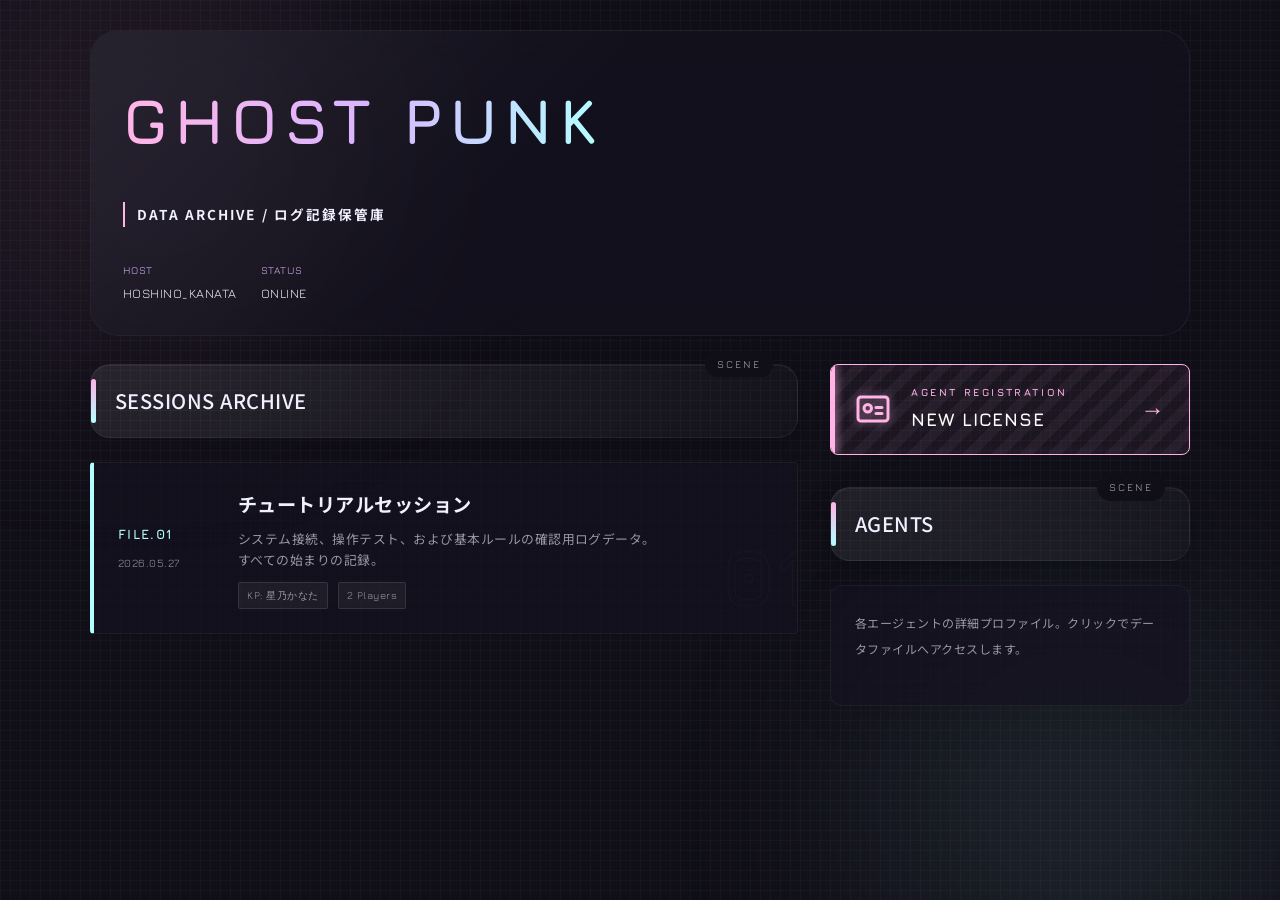
==== Ghost_Punk/index.html @ 4967b00e "Add files via upload" ====
<!DOCTYPE html>
<html lang="ja">
<head>
  <meta charset="UTF-8">
  <meta name="viewport" content="width=device-width, initial-scale=1.0">
  <title>GHOST PUNK - DATA ARCHIVE</title>
  
  <link rel="stylesheet" href="log/000_template/style.css">

  <style>
    /* =========================================
       アーカイブ画面専用スタイル
    ========================================= */
    
    /* style.css のログ用レイアウトをリセット */
    .container {
      display: block !important;
      max-width: 1100px !important;
      margin: 30px auto 80px auto !important;
    }

    /* 2カラムのレイアウト（デフォルト＝スマホ版：上から順に縦一列） */
    .portal-menu-grid {
      display: flex;
      flex-direction: column;
      gap: 32px;
      margin-top: 28px;
    }

    /* スマホ版でのバナー下部の余白をリセット */
    .license-banner {
      margin-bottom: 0 !important;
    }

    /* PC版（画面幅900px以上）のレイアウト配置を定義 */
    @media (min-width: 900px) {
      .portal-menu-grid {
        display: grid;
        grid-template-columns: 1fr 360px;
        /* grid-template-areas でパーツの配置を指定 */
        grid-template-areas: 
          "main banner"
          "main sidebar";
        gap: 32px;
        align-items: start;
      }
      
      .main-section {
        grid-area: main;
      }
      
      .license-banner {
        grid-area: banner;
      }
      
      .sidebar-section {
        grid-area: sidebar;
      }
    }

    /* --- 左側：アーカイブレコード（リスト） --- */
    .archive-list {
      display: flex;
      flex-direction: column;
      gap: 16px;
    }

    /* 各ログの行データ */
    .archive-record {
      display: grid;
      grid-template-columns: 100px 1fr auto;
      gap: 20px;
      align-items: center;
      background: rgba(20, 18, 32, 0.7);
      border: 1px solid rgba(255, 255, 255, 0.05);
      border-left: 4px solid var(--c, var(--neon-cyan));
      padding: 24px;
      text-decoration: none;
      color: inherit;
      transition: all 0.3s cubic-bezier(0.2, 0.8, 0.2, 1);
      border-radius: 4px;
      position: relative;
      overflow: hidden;
    }
    
    .archive-record:hover {
      background: rgba(255, 255, 255, 0.05);
      border-color: var(--c, var(--neon-cyan));
      transform: translateX(6px);
      box-shadow: 0 8px 30px rgba(0, 0, 0, 0.3);
    }

    /* 背景の透かし文字演出 */
    .archive-record::after {
      content: attr(data-bg-text);
      position: absolute;
      right: -10px;
      bottom: -15px;
      font-family: var(--font-en);
      font-size: 80px;
      font-weight: 900;
      color: transparent;
      -webkit-text-stroke: 1px rgba(255,255,255,0.03);
      pointer-events: none;
      transition: 0.3s;
    }
    .archive-record:hover::after {
      -webkit-text-stroke: 1px rgba(255,255,255,0.08);
      transform: scale(1.05);
    }

    .rec-meta {
      display: flex;
      flex-direction: column;
      gap: 6px;
      font-family: var(--font-en);
    }
    .rec-id {
      font-size: 0.85rem;
      font-weight: 800;
      color: var(--c, var(--neon-cyan));
      letter-spacing: 0.1em;
    }
    .rec-date {
      font-size: 0.7rem;
      color: var(--text-muted);
    }

    .rec-body {
      display: flex;
      flex-direction: column;
      gap: 8px;
      z-index: 2;
    }
    .rec-title {
      font-family: var(--font-ja);
      font-size: 1.2rem;
      font-weight: 700;
      margin: 0;
      color: var(--text-main);
    }
    .rec-desc {
      font-size: 0.8rem;
      color: var(--text-muted);
      margin: 0;
      line-height: 1.6;
    }

    .rec-tags {
      display: flex;
      gap: 10px;
      font-family: var(--font-en);
      font-size: 0.65rem;
      letter-spacing: 0.05em;
      margin-top: 4px;
    }
    .rec-tags span {
      background: rgba(255, 255, 255, 0.05);
      border: 1px solid rgba(255, 255, 255, 0.1);
      padding: 3px 8px;
      border-radius: 2px;
      color: var(--text-muted);
    }

    .rec-action {
      font-family: var(--font-en);
      font-size: 0.8rem;
      font-weight: 700;
      color: var(--c, var(--neon-cyan));
      letter-spacing: 0.1em;
      display: flex;
      align-items: center;
      gap: 8px;
      opacity: 0;
      transform: translateX(-10px);
      transition: all 0.3s;
      z-index: 2;
    }
    .archive-record:hover .rec-action {
      opacity: 1;
      transform: translateX(0);
    }

    /* --- 右側：サイドバー --- */
    .sidebar-box {
      background: rgba(20, 18, 32, 0.7);
      border: 1px solid rgba(255, 255, 255, 0.05);
      border-radius: 12px;
      padding: 24px;
      box-shadow: 0 10px 40px rgba(0, 0, 0, 0.1);
    }
    
    .portal-link {
      text-decoration: none;
      display: block;
      color: inherit;
    }

    /* --- 新規追加：ライセンス発行バナー --- */
    .license-banner {
      display: block;
      position: relative;
      background: rgba(255, 179, 230, 0.05); /* neon-pinkをベースにした背景 */
      border: 1px solid var(--neon-pink);
      border-radius: 8px;
      margin-bottom: 32px;
      overflow: hidden;
      text-decoration: none;
      color: var(--text-main);
      transition: all 0.3s cubic-bezier(0.2, 0.8, 0.2, 1);
      box-shadow: inset 0 0 15px rgba(255, 179, 230, 0.05);
    }
    .license-banner:hover {
      background: rgba(255, 179, 230, 0.15);
      transform: translateY(-3px);
      box-shadow: 0 10px 25px rgba(255, 179, 230, 0.2), inset 0 0 20px rgba(255, 179, 230, 0.1);
      border-color: #fff;
    }
    
    /* 左側のネオンライン */
    .license-banner::before {
      content: '';
      position: absolute;
      left: 0; top: 0; bottom: 0;
      width: 4px;
      background: var(--neon-pink);
      z-index: 3;
      box-shadow: 0 0 10px var(--neon-pink);
    }

    /* 背景の斜めストライプ（警戒色風） */
    .banner-bg-stripe {
      position: absolute;
      inset: 0;
      background: repeating-linear-gradient(
        -45deg,
        transparent,
        transparent 10px,
        rgba(255, 179, 230, 0.05) 10px,
        rgba(255, 179, 230, 0.05) 20px
      );
      z-index: 1;
      pointer-events: none;
    }

    .banner-inner {
      display: flex;
      align-items: center;
      padding: 18px 24px;
      position: relative;
      z-index: 2;
    }

    /* シールド/IDアイコン */
    .banner-icon {
      color: var(--neon-pink);
      width: 36px;
      height: 36px;
      margin-right: 20px;
      flex-shrink: 0;
      filter: drop-shadow(0 0 5px rgba(255, 179, 230, 0.5));
    }
    
    .banner-text {
      display: flex;
      flex-direction: column;
      flex-grow: 1;
    }
    .banner-sub {
      font-family: var(--font-en);
      font-size: 0.65rem;
      letter-spacing: 0.25em;
      color: var(--neon-pink);
      font-weight: 800;
      margin-bottom: 2px;
    }
    .banner-main {
      font-family: var(--font-en);
      font-size: 1.15rem;
      font-weight: 800;
      letter-spacing: 0.05em;
      color: #fff;
    }
    .banner-arrow {
      font-family: var(--font-en);
      font-weight: 900;
      color: var(--neon-pink);
      font-size: 1.5rem;
      transition: transform 0.3s;
    }
    .license-banner:hover .banner-arrow {
      transform: translateX(6px);
    }

    /* スマホ対応の微調整 */
    @media (max-width: 600px) {
      .archive-record {
        grid-template-columns: 1fr;
        gap: 16px;
        padding: 20px;
      }
      .rec-meta {
        flex-direction: row;
        align-items: center;
        justify-content: space-between;
        border-bottom: 1px dashed rgba(255, 255, 255, 0.1);
        padding-bottom: 8px;
      }
      .rec-action { display: none; }
      
      .banner-inner { padding: 16px; }
      .banner-icon { width: 28px; height: 28px; margin-right: 14px; }
      .banner-main { font-size: 1rem; }
    }
  </style>
</head>
<body>

  <div class="bg-glow bg-glow-1"></div>
  <div class="bg-glow bg-glow-2"></div>
  <div class="bg-noise"></div>
  <div class="grid-bg"></div>

  <div class="container">
    
    <header class="header">
      <div class="header-top">
        <h1 class="title">
          <span class="title-en">GHOST PUNK</span>
          <span class="title-ja">DATA ARCHIVE / ログ記録保管庫</span>
        </h1>
      </div>
      <div class="meta">
        <div class="meta-item"><span class="label">HOST</span>HOSHINO_KANATA</div>
        <div class="meta-item"><span class="label">STATUS</span>ONLINE</div>
      </div>
    </header>

    <div class="portal-menu-grid">
      
      <a href="charactersheets/index.html" class="license-banner reveal">
        <div class="banner-bg-stripe"></div>
        <div class="banner-inner">
          <div class="banner-icon">
            <svg xmlns="http://www.w3.org/2000/svg" viewBox="0 0 24 24" fill="none" stroke="currentColor" stroke-width="2" stroke-linecap="round" stroke-linejoin="round">
              <path d="M4 4h16c1.1 0 2 .9 2 2v12c0 1.1-.9 2-2 2H4c-1.1 0-2-.9-2-2V6c0-1.1.9-2 2-2z"></path>
              <circle cx="8.5" cy="11.5" r="2.5"></circle>
              <path d="M14 11h4"></path>
              <path d="M14 15h4"></path>
            </svg>
          </div>
          <div class="banner-text">
            <span class="banner-sub">AGENT REGISTRATION</span>
            <span class="banner-main">NEW LICENSE</span>
          </div>
          <div class="banner-arrow">→</div>
        </div>
      </a>
      
      <section class="main-section">
        <h2 class="scene-title" style="margin-bottom: 24px;">SESSIONS ARCHIVE</h2>
        <div class="archive-list">
          
          <a href="log/001_tutorial/index.html" class="archive-record reveal" style="--c: var(--neon-cyan);" data-bg-text="01">
            <div class="rec-meta">
              <span class="rec-id">FILE.01</span>
              <span class="rec-date">2026.05.27</span>
            </div>
            <div class="rec-body">
              <h3 class="rec-title">チュートリアルセッション</h3>
              <p class="rec-desc">システム接続、操作テスト、および基本ルールの確認用ログデータ。すべての始まりの記録。</p>
              <div class="rec-tags">
                <span>KP: 星乃かなた</span>
                <span>2 Players</span>
              </div>
            </div>
            <div class="rec-action">READ LOG →</div>
          </a>

          </div>
      </section>

      <aside class="sidebar-section">
        <h2 class="scene-title" style="margin-bottom: 24px;">AGENTS</h2>
        <div class="sidebar-box">
          <p class="text" style="font-size: 0.75rem; margin-bottom: 20px;">
            各エージェントの詳細プロファイル。クリックでデータファイルへアクセスします。
          </p>
          <div class="char-list">

            <!--
            <a href="log/000_characters/character_echo.html" class="portal-link">
              <div class="char-item cyan" style="margin-bottom: 12px; cursor: pointer;">
                <div class="char-icon" style="background-image: var(--icon-cyan);"></div>
                <div class="char-info">
                  <div class="char-name">エコー・ベイツパス <span class="char-pl">/ PL: お名前</span></div>
                  <div class="char-desc">ドクター / サポートメモリ</div>
                </div>
              </div>
            </a>

            <a href="#" class="portal-link">
              <div class="char-item pink" style="margin-bottom: 12px; cursor: pointer;">
                <div class="char-icon" style="background-image: var(--icon-pink);"></div>
                <div class="char-info">
                  <div class="char-name">ピンク <span class="char-pl">/ PL: お名前</span></div>
                  <div class="char-desc">レンジャー / アタックメモリ</div>
                </div>
              </div>
            </a>
            -->

          </div>
        </div>
      </aside>

    </div>

  </div>

  <script>
    document.addEventListener('DOMContentLoaded', () => {
      const observer = new IntersectionObserver((entries) => {
        entries.forEach(entry => {
          if (entry.isIntersecting) {
            entry.target.classList.add('is-visible');
          }
        });
      }, { threshold: 0.05 });
      document.querySelectorAll('.reveal').forEach(el => observer.observe(el));
    });
  </script>
</body>
</html>
---- Ghost_Punk/log/000_template/style.css ----
@import url('https://fonts.googleapis.com/css2?family=Cinzel:wght@400;600;700&family=Jura:wght@400;600;700;800&family=Noto+Sans+JP:wght@300;400;500;700;900&family=Inter:wght@400;500;600;700;800&display=swap');

:root {
  --bg-base: #100e17;
  --panel-bg: rgba(20, 18, 32, 0.6);
  --text-main: #f0f0ff;
  --text-muted: rgba(240, 240, 255, 0.6);
  --grid-line: rgba(179, 255, 255, 0.03);
  
  --neon-red: #ffb3b3; --neon-orange: #ffd9b3; --neon-yellow: #fff0b3; --neon-green: #b3ffb3;
  --neon-cyan: #b3ffff; --neon-blue: #b3b3ff; --neon-purple: #d9b3ff; --neon-pink: #ffb3e6;

  --font-en: 'Jura', sans-serif;
  --font-ja: 'Noto Sans JP', sans-serif;
  --modal-line: rgba(255, 255, 255, 0.2);
  --modal-glass: rgba(8, 10, 14, 0.65);
  --modal-glass-hover: rgba(15, 18, 25, 0.85);
  --modal-filter: linear-gradient(to top, rgba(0, 0, 0, 0.95) 0%, rgba(0, 0, 0, 0.5) 40%, rgba(0, 0, 0, 0) 100%);

  /* =========================================
     キャラクター設定（名前、アイコン、透かし画像）
  ========================================= */
  /* RED */
  --name-red: "RED PC";
  --icon-red: url('https://images.unsplash.com/photo-1508515053963-70c7cc39dfb5?q=80&w=150&auto=format&fit=crop');
  --bg-red: url('https://images.unsplash.com/photo-1508515053963-70c7cc39dfb5?q=80&w=400&auto=format&fit=crop');

  /* ORANGE */
  --name-orange: "ORANGE PC";
  --icon-orange: url('https://images.unsplash.com/photo-1552374196-1ab2a1c593e8?q=80&w=150&auto=format&fit=crop');
  --bg-orange: url('https://images.unsplash.com/photo-1552374196-1ab2a1c593e8?q=80&w=400&auto=format&fit=crop');

  /* YELLOW */
  --name-yellow: "YELLOW PC";
  --icon-yellow: url('https://images.unsplash.com/photo-1544502062-f82887f03d1c?q=80&w=150&auto=format&fit=crop');
  --bg-yellow: url('https://images.unsplash.com/photo-1544502062-f82887f03d1c?q=80&w=400&auto=format&fit=crop');

  /* GREEN */
  --name-green: "GREEN PC";
  --icon-green: url('https://images.unsplash.com/photo-1507003211169-0a1dd7228f2d?q=80&w=150&auto=format&fit=crop');
  --bg-green: url('https://images.unsplash.com/photo-1507003211169-0a1dd7228f2d?q=80&w=400&auto=format&fit=crop');

  /* CYAN */
  --name-cyan: "CYAN PC";
  --icon-cyan: url('https://images.unsplash.com/photo-1518020382113-a7e8fc38eac9?q=80&w=150&auto=format&fit=crop');
  --bg-cyan: url('https://images.unsplash.com/photo-1518020382113-a7e8fc38eac9?q=80&w=400&auto=format&fit=crop');

  /* BLUE */
  --name-blue: "BLUE PC";
  --icon-blue: url('https://images.unsplash.com/photo-1534528741775-53994a69daeb?q=80&w=150&auto=format&fit=crop');
  --bg-blue: url('https://images.unsplash.com/photo-1534528741775-53994a69daeb?q=80&w=400&auto=format&fit=crop');

  /* PURPLE */
  --name-purple: "PURPLE PC";
  --icon-purple: url('https://images.unsplash.com/photo-1524504388940-b1c1722653e1?q=80&w=150&auto=format&fit=crop');
  --bg-purple: url('https://images.unsplash.com/photo-1524504388940-b1c1722653e1?q=80&w=400&auto=format&fit=crop');

  /* PINK */
  --name-pink: "PINK PC";
  --icon-pink: url('https://images.unsplash.com/photo-1531746020798-e6953c6e8e04?q=80&w=150&auto=format&fit=crop');
  --bg-pink: url('https://images.unsplash.com/photo-1531746020798-e6953c6e8e04?q=80&w=400&auto=format&fit=crop');
}

body.light-mode {
  --bg-base: #ffffff;
  --panel-bg: rgba(255, 255, 255, 0.8);
  --text-main: #2a2833;
  --text-muted: rgba(42, 40, 51, 0.7);
  --grid-line: rgba(0, 0, 0, 0.025);
  
  --neon-red: #ff4d4d; --neon-orange: #ff8c1a; --neon-yellow: #d9b300; --neon-green: #00cc66;
  --neon-cyan: #00a6a6; --neon-blue: #4d4dff; --neon-purple: #9933ff; --neon-pink: #ff3399;

  /* ⬇️ モーダル用のライトモード変数を追記 */
    --modal-line: rgba(0, 0, 0, 0.12);
    --modal-glass: rgba(255, 255, 255, 0.75);
    --modal-glass-hover: rgba(245, 245, 250, 0.9);
    --modal-filter: linear-gradient(to top, rgba(255, 255, 255, 0.98) 0%, rgba(255, 255, 255, 0.6) 40%, rgba(255, 255, 255, 0) 100%);
}

/* --- Base --- */
* { box-sizing: border-box; margin: 0; padding: 0; }
html { scroll-behavior: smooth; }
body { background-color: var(--bg-base); color: var(--text-main); font-family: var(--font-ja); line-height: 1.8; letter-spacing: 0.03em; position: relative; transition: background-color 0.4s ease; }

/* --- Decor --- */
.grid-bg { position: fixed; top: 0; left: 0; width: 100vw; height: 100vh; background-image: linear-gradient(var(--grid-line) 1px, transparent 1px), linear-gradient(90deg, var(--grid-line) 1px, transparent 1px); background-size: 10px 10px; z-index: -3; pointer-events: none; }
.bg-noise { position: fixed; inset: 0; pointer-events: none; z-index: -1; opacity: 0.02; background-image: radial-gradient(circle at 20% 30%, currentColor 0.5px, transparent 0.5px); background-size: 12px 12px; }
.bg-glow { position: fixed; width: 600px; height: 600px; border-radius: 50%; filter: blur(120px); opacity: 0.15; pointer-events: none; z-index: -2; animation: glowFloat 18s ease-in-out infinite alternate; }
.bg-glow-1 { top: -150px; left: -150px; background: radial-gradient(circle, var(--neon-pink) 0%, transparent 70%); }
.bg-glow-2 { bottom: -200px; right: -100px; background: radial-gradient(circle, var(--neon-cyan) 0%, transparent 70%); animation-delay: -9s; }

/* =========================================
   テーマ切替ボタン
========================================= */
.theme-toggle {
  position: fixed; bottom: 24px; right: 24px; z-index: 9999; width: 64px; height: 64px;
  border-radius: 50%; display: flex; align-items: center; justify-content: center; cursor: pointer;
  background: color-mix(in srgb, var(--panel-bg) 85%, transparent);
  backdrop-filter: blur(12px); -webkit-backdrop-filter: blur(12px);
  border: 1.5px solid rgba(255, 255, 255, 0.1); box-shadow: 0 8px 30px rgba(0, 0, 0, 0.4);
  color: var(--text-main); transition: all 0.4s cubic-bezier(0.16, 1, 0.3, 1);
}
.theme-toggle:hover { transform: translateY(-4px); border-color: var(--neon-cyan); box-shadow: 0 12px 40px rgba(0, 200, 255, 0.3); color: var(--neon-cyan); }
body.light-mode .theme-toggle { background: rgba(255, 255, 255, 0.9); border-color: rgba(0, 0, 0, 0.05); box-shadow: 0 8px 30px rgba(120, 140, 180, 0.2); color: var(--text-main); }
body.light-mode .theme-toggle:hover { color: var(--neon-pink); border-color: var(--neon-pink); }

.theme-toggle svg { position: absolute; width: 32px; height: 32px; transition: opacity 0.3s, transform 0.3s; pointer-events: none; }
.icon-sun { opacity: 0; transform: scale(0.5) rotate(-90deg); }
.icon-moon { opacity: 1; transform: scale(1) rotate(0deg); }
body.light-mode .icon-sun { opacity: 1; transform: scale(1) rotate(0deg); }
body.light-mode .icon-moon { opacity: 0; transform: scale(0.5) rotate(90deg); }

.theme-toggle:hover .icon-sun path { animation: sunPath 0.4s ease forwards; opacity: 0; }
@keyframes sunPath { from { opacity: 0; } to { opacity: 1; } }
.theme-toggle .icon-sun path:nth-child(2) { animation-delay: 0.1s; } .theme-toggle .icon-sun path:nth-child(3) { animation-delay: 0.2s; }
.theme-toggle .icon-sun path:nth-child(4) { animation-delay: 0.3s; } .theme-toggle .icon-sun path:nth-child(5) { animation-delay: 0.4s; }
.theme-toggle .icon-sun path:nth-child(6) { animation-delay: 0.5s; } .theme-toggle .icon-sun path:nth-child(7) { animation-delay: 0.6s; }
.theme-toggle .icon-sun path:nth-child(8) { animation-delay: 0.7s; } .theme-toggle .icon-sun path:nth-child(9) { animation-delay: 0.8s; }
.theme-toggle:hover .icon-moon { animation: moonWobble 1.2s ease-in-out; transform-origin: center; }
@keyframes moonWobble { 0%, 100% { transform: rotate(0); } 15% { transform: rotate(-10deg); } 30% { transform: rotate(10deg); } 45% { transform: rotate(-5deg); } 60% { transform: rotate(5deg); } }

/* --- Layout --- */
.container { display: flex; flex-direction: column; width: 86%; max-width: 1480px; margin: 30px auto 80px auto; gap: 40px; }

/* --- Glass Cards --- */
.header, .toc, .characters {
  background: color-mix(in srgb, var(--panel-bg) 85%, transparent);
  backdrop-filter: blur(14px); -webkit-backdrop-filter: blur(14px);
  border: 1px solid rgba(255, 255, 255, 0.06); box-shadow: 0 10px 40px rgba(0, 0, 0, 0.1);
  border-radius: 28px; padding: 32px;
}
.header { overflow: hidden; isolation: isolate; position: relative; }
.header::before { content: ""; position: absolute; inset: 0; background: linear-gradient(135deg, rgba(255, 255, 255, 0.06), transparent 40%); pointer-events: none; }

/* --- Header Content --- */
.header-top { display: flex; justify-content: space-between; align-items: flex-start; gap: 15px; }

.title-en { display: block; font-family: var(--font-en); font-size: clamp(1.8rem, 5vw, 4rem); font-weight: 700; letter-spacing: 0.1em; transition: all 0.4s ease; background: linear-gradient(90deg, var(--neon-pink), var(--neon-purple), var(--neon-cyan)); -webkit-background-clip: text; -webkit-text-fill-color: transparent; }
body.light-mode .title-en { background: linear-gradient(90deg, var(--neon-pink), var(--neon-purple), var(--neon-cyan)); -webkit-background-clip: text; -webkit-text-fill-color: transparent; -webkit-text-stroke: 0; color: transparent; text-shadow: none; }

.title-ja { display: inline-block; font-size: 0.85rem; letter-spacing: 0.15em; border-left: 2px solid var(--neon-pink); padding-left: 12px; }
.meta { display: flex; flex-wrap: wrap; gap: 24px; margin-top: 25px; font-family: var(--font-en); font-size: 0.8rem; }
.label { display: block; color: var(--neon-purple); font-size: 0.65rem; letter-spacing: 0.1em; margin-bottom: 2px; }

/* --- Main --- */
.main { min-width: 0; }
.scene { margin-bottom: 60px; }

.scene-title {
  position: relative; font-family: var(--font-ja); font-size: 1.25rem; font-weight: 500; padding: 18px 24px; margin-bottom: 32px; border-radius: 20px; color: var(--text-main);
  background: linear-gradient(135deg, rgba(255, 255, 255, 0.08), rgba(255, 255, 255, 0.02));
  border: 1px solid rgba(255, 255, 255, 0.05); box-shadow: 0 8px 24px rgba(0, 0, 0, 0.2), inset 0 1px 0 rgba(255, 255, 255, 0.05);
}
body.light-mode .scene-title { background: linear-gradient(135deg, rgba(255, 255, 255, 0.95), rgba(255, 255, 255, 0.7)); border: 1px solid rgba(0, 0, 0, 0.05); box-shadow: 0 8px 24px rgba(120, 140, 180, 0.1), inset 0 1px 0 #fff; }
.scene-title::before { content: ""; position: absolute; left: 0; top: 14px; bottom: 14px; width: 5px; border-radius: 999px; background: linear-gradient(to bottom, var(--neon-pink), var(--neon-cyan)); }

.scene-title::after {
  content: "SCENE"; position: absolute; top: -14px; right: 24px; font-family: var(--font-en);
  font-size: 0.65rem; letter-spacing: 0.2em; color: var(--text-muted);
  background: var(--bg-base); padding: 4px 12px; border-radius: 999px; z-index: 1;
}
body.light-mode .scene-title::after { background: #ffffff; }

/* --- Log Content UI --- */
.scene-body { padding: 0 10px; }
.text { color: var(--text-muted); margin-bottom: 20px; font-size: 0.95rem; line-height: 2.1; }

.log-h3 { font-size: 1.1rem; padding-bottom: 8px; margin-top: 40px; margin-bottom: 24px; display: flex; align-items: center; gap: 10px; border-bottom: 1px solid rgba(255, 255, 255, 0.1); color: var(--text-main); }
.log-h3::before { content: "//"; font-family: var(--font-en); color: var(--neon-pink); font-weight: bold; letter-spacing: -2px; }
body.light-mode .log-h3 { border-color: rgba(0, 0, 0, 0.1); }

.log-list { list-style: none; margin: 24px 0 48px; padding: 0; }
.log-list li { position: relative; padding-left: 24px; margin-bottom: 12px; color: var(--text-muted); font-size: 0.95rem; }
.log-list li::before { content: ""; position: absolute; left: 0; top: 10px; width: 8px; height: 8px; background: var(--neon-pink); border-radius: 2px; transform: rotate(45deg); box-shadow: 0 0 8px var(--neon-pink); }
body.light-mode .log-list li::before { background: var(--text-muted); box-shadow: none; opacity: 0.5; }

.log-figure { background: rgba(255, 255, 255, 0.02); padding: 12px; border-radius: 20px; border: 1px solid rgba(255, 255, 255, 0.05); margin-bottom: 32px; width: 100%; }
body.light-mode .log-figure { background: rgba(0, 0, 0, 0.02); border-color: rgba(0, 0, 0, 0.05); }
.log-figure img { width: 100%; height: auto; border-radius: 12px; display: block; }
.log-figure figcaption { font-family: var(--font-en); font-size: 0.75rem; color: var(--neon-cyan); margin-top: 12px; text-transform: uppercase; letter-spacing: 0.1em; text-align: left; padding-left: 4px; }


/* --- Speech & Bubble --- */
.speech-row {
  display: flex; align-items: flex-start; gap: 12px; margin: 30px 0; width: 100%;
  opacity: 0; transform: translateY(20px); transition: 0.6s cubic-bezier(0.16, 1, 0.3, 1);
}
.speech-row.is-visible { opacity: 1; transform: translateY(0); }

.icon {
  width: 44px; height: 44px; border-radius: 50%; border: 2.5px solid; flex-shrink: 0; 
  background-color: rgba(128,128,128,0.1); background-size: cover; background-position: center; 
  position: relative; margin-top: 10px;
}

.speech {
  position: relative; border-radius: 24px; padding: 20px 24px; flex-grow: 1; overflow: visible;
  background: rgba(20, 18, 32, 0.95); border: 1.5px solid; transform: translateZ(0); will-change: transform;
}
body.light-mode .speech { background: rgba(255, 255, 255, 0.98); }

/* ▼ 修正：background-position を center に変更 */
.speech::after {
  content: ""; position: absolute; inset: 0; border-radius: inherit;
  background-image: var(--char-bg);
  background-size: 240px; 
  background-position: right center; /* 変更箇所：right top から right center にしました */
  background-repeat: no-repeat;
  pointer-events: none; z-index: 0;
  
  opacity: 0.15; filter: grayscale(1); mix-blend-mode: screen;
  -webkit-mask-image: linear-gradient(to left, black 5%, transparent 220px);
  mask-image: linear-gradient(to left, black 5%, transparent 220px);
}
body.light-mode .speech::after { opacity: 0.15; filter: grayscale(1) contrast(1.2); mix-blend-mode: multiply; }

.speech::before {
  content: ""; position: absolute; top: 32px; transform: translateY(-50%); left: -8px;
  width: 0; height: 0; border-style: solid; border-width: 7px 8px 7px 0; border-color: transparent currentColor transparent transparent; z-index: 1;
}

.speaker { position: relative; z-index: 2; font-family: var(--font-en); font-size: 0.75rem; font-weight: 700; letter-spacing: 0.12em; margin-bottom: 6px; }
.speaker::before { content: var(--char-name); }

.speech-text { position: relative; z-index: 2; font-size: 0.95rem; font-weight: 500; color: var(--text-main); }

/* =========================================
   カラーバリエーションと変数の割り当て
========================================= */
.bubble-red { --c: var(--neon-red); --char-name: var(--name-red); --char-icon: var(--icon-red); --char-bg: var(--bg-red); }
.bubble-orange { --c: var(--neon-orange); --char-name: var(--name-orange); --char-icon: var(--icon-orange); --char-bg: var(--bg-orange); }
.bubble-yellow { --c: var(--neon-yellow); --char-name: var(--name-yellow); --char-icon: var(--icon-yellow); --char-bg: var(--bg-yellow); }
.bubble-green { --c: var(--neon-green); --char-name: var(--name-green); --char-icon: var(--icon-green); --char-bg: var(--bg-green); }
.bubble-cyan { --c: var(--neon-cyan); --char-name: var(--name-cyan); --char-icon: var(--icon-cyan); --char-bg: var(--bg-cyan); }
.bubble-blue { --c: var(--neon-blue); --char-name: var(--name-blue); --char-icon: var(--icon-blue); --char-bg: var(--bg-blue); }
.bubble-purple { --c: var(--neon-purple); --char-name: var(--name-purple); --char-icon: var(--icon-purple); --char-bg: var(--bg-purple); }
.bubble-pink { --c: var(--neon-pink); --char-name: var(--name-pink); --char-icon: var(--icon-pink); --char-bg: var(--bg-pink); }

.speech-row[class*="bubble-"] .speech { border-color: var(--c); color: var(--c); }
.speech-row[class*="bubble-"] .speaker { color: var(--c); }

.speech-row[class*="bubble-"] .icon {
  border-color: var(--c);
  background-image: var(--char-icon);
}

/* --- Sidebar Pills & Accordion --- */
.sidebar { width: 100%; }
.accordion { margin-bottom: 32px; }

.sidebar-title, .toc-list, .toc-list li { list-style: none; list-style-type: none; margin: 0; padding: 0; }
.sidebar-title::-webkit-details-marker { display: none; }

.sidebar-title { font-family: var(--font-en); font-size: 1.1rem; color: var(--text-main); margin-bottom: 16px; cursor: pointer; display: flex; align-items: center; gap: 10px; position: relative; }
.sidebar-title::before { content: ''; width: 4px; height: 12px; background: var(--neon-cyan); }
.sidebar-title::after { content: '▼'; margin-left: auto; font-size: 0.6rem; color: var(--text-muted); transition: transform 0.3s; }
.accordion[open] .sidebar-title::after { transform: rotate(180deg); }

.pill {
  display: block; padding: 12px 20px; border-radius: 100px; text-decoration: none; font-size: 0.85rem; margin-bottom: 8px;
  background: rgba(255, 255, 255, 0.03); border: 1px solid rgba(255, 255, 255, 0.06); color: var(--text-muted); transition: 0.3s;
}
.pill:hover { transform: translateX(4px); background: rgba(255, 255, 255, 0.08); color: var(--neon-cyan); border-color: var(--neon-cyan); }

.char-item {
  display: flex; align-items: center; gap: 15px; margin-bottom: 12px; padding: 12px 18px; border-radius: 100px; position: relative;
  background: rgba(255, 255, 255, 0.03); border: 1px solid rgba(255, 255, 255, 0.06); color: inherit; transition: 0.3s;
}
.char-item:hover { transform: translateY(-2px); background: rgba(255, 255, 255, 0.08); }

/* ▼ 修正：キャラクターリストのアイコンに背景プロパティを追加 */
.char-icon { 
  width: 34px; height: 34px; border-radius: 50%; border: 2px solid currentColor; background: rgba(128,128,128,0.1);
  background-size: cover; background-position: center; /* 画像が綺麗に収まるよう追加 */
}
.char-info { display: flex; flex-direction: column; }
.char-name { font-size: 0.85rem; font-weight: 500; }
.char-pl { font-family: var(--font-en); font-size: 0.65rem; opacity: 0.5; margin-left: 6px; }
.char-desc { font-size: 0.7rem; color: var(--text-muted); }

/* ▼ 修正：各キャラクターの色クラスに、:rootで設定したアイコン画像を割り当て */
.char-item.red { color: var(--neon-red); }
.char-item.red .char-icon { background-image: var(--icon-red); }

.char-item.orange { color: var(--neon-orange); }
.char-item.orange .char-icon { background-image: var(--icon-orange); }

.char-item.yellow { color: var(--neon-yellow); }
.char-item.yellow .char-icon { background-image: var(--icon-yellow); }

.char-item.green { color: var(--neon-green); }
.char-item.green .char-icon { background-image: var(--icon-green); }

.char-item.cyan { color: var(--neon-cyan); }
.char-item.cyan .char-icon { background-image: var(--icon-cyan); }

.char-item.blue { color: var(--neon-blue); }
.char-item.blue .char-icon { background-image: var(--icon-blue); }

.char-item.purple { color: var(--neon-purple); }
.char-item.purple .char-icon { background-image: var(--icon-purple); }

.char-item.pink { color: var(--neon-pink); }
.char-item.pink .char-icon { background-image: var(--icon-pink); }

/* --- Light Mode Fixes --- */
body.light-mode .header { background: rgba(255, 255, 255, 0.72); box-shadow: 0 12px 32px rgba(120, 140, 180, 0.10), inset 0 1px 0 rgba(255, 255, 255, 0.75); }
body.light-mode .toc, body.light-mode .characters { background: rgba(255, 255, 255, 0.72); box-shadow: 0 12px 32px rgba(120, 140, 180, 0.10), inset 0 1px 0 rgba(255, 255, 255, 0.75); }
body.light-mode .pill, body.light-mode .char-item { background: rgba(0, 0, 0, 0.02); border-color: rgba(0, 0, 0, 0.04); }
body.light-mode .pill:hover { background: white; }

/* --- Animations --- */
@keyframes glowFloat { from { transform: translate3d(0, 0, 0); } to { transform: translate3d(40px, -30px, 0); } }
@keyframes fadeUp { from { opacity: 0; transform: translateY(14px); } to { opacity: 1; transform: translateY(0); } }

/* --- Responsive --- */
@media (max-width: 899px) {
  .accordion[open] { display: block; } 
  .accordion summary { cursor: default; pointer-events: none; } 
  .sidebar-title::after { display: none; } 
  .header { padding: 24px; border-radius: 24px; }
}

@media (min-width: 900px) {
  .container { display: grid; grid-template-columns: 1fr 300px; grid-template-areas: "header header" "main sidebar"; width: min(1480px, calc(100vw - 64px)); gap: 60px; }
  .header { grid-area: header; padding-bottom: 30px; margin-bottom: 0; }
  .main { grid-area: main; }
  
  .sidebar { grid-area: sidebar; }
  .sidebar-inner { position: sticky; top: 40px; max-height: calc(100vh - 80px); overflow-y: auto; padding-right: 15px; margin-right: -15px; padding-bottom: 100px; }
  .sidebar-inner::-webkit-scrollbar { display: none; }
  
  .scene-body { padding: 0 25px; }
  .theme-toggle { bottom: 40px; right: 40px; left: auto; }
}

/* =========================================
   モーダルウィンドウ
========================================= */
.modal-overlay {
  position: fixed; inset: 0; background: rgba(10, 8, 15, 0.85);
  backdrop-filter: blur(8px); -webkit-backdrop-filter: blur(8px);
  z-index: 10000; display: flex; align-items: center; justify-content: center;
  opacity: 0; pointer-events: none; transition: opacity 0.3s ease;
}
.modal-overlay.is-active {
  opacity: 1; pointer-events: auto;
}

.modal-container {
  position: relative; max-width: 90vw; max-height: 90vh;
  display: flex; align-items: center; justify-content: center;
}

.modal-close {
  position: absolute; top: -50px; right: 0px; width: 40px; height: 40px;
  background: rgba(255, 255, 255, 0.1); border: 1px solid rgba(255, 255, 255, 0.2);
  color: var(--text-main); border-radius: 50%; cursor: pointer;
  display: flex; align-items: center; justify-content: center;
  transition: 0.3s; z-index: 10001;
}
.modal-close:hover { background: var(--neon-pink); color: #000; border-color: var(--neon-pink); }
body.light-mode .modal-close { background: rgba(0, 0, 0, 0.1); border-color: rgba(0, 0, 0, 0.2); }
body.light-mode .modal-close:hover { background: var(--neon-pink); color: #fff; }

/* ⬇️【修正】共通：初期状態は一律で非表示にします */
.modal-content {
  display: none !important;
}

/* -----------------------------------------
   画像モーダル（ズーム＆パン用）
----------------------------------------- */
#modal-image-wrapper {
  overflow: hidden; width: 90vw; height: 90vh;
}
/* ⬇️【修正】画像がアクティブな時だけ flex 表示にします */
#modal-image-wrapper.is-active {
  display: flex !important;
  align-items: center;
  justify-content: center;
}

#modal-image {
  max-width: 100%; max-height: 100%; object-fit: contain;
  cursor: grab; transition: transform 0.1s ease-out; transform-origin: center;
}
#modal-image:active { cursor: grabbing; }

/* 元の画像にホバーしたときのカーソル */
.log-figure img { cursor: zoom-in; }

/* -----------------------------------------
   HTMLモーダル
----------------------------------------- */
.modal-html {
  background: var(--panel-bg); border: 1px solid rgba(255, 255, 255, 0.1);
  border-radius: 24px; padding: 40px; width: 600px; max-width: 100%; max-height: 80vh;
  overflow-y: auto; color: var(--text-main); box-shadow: 0 20px 60px rgba(0, 0, 0, 0.5);
  backdrop-filter: blur(14px); -webkit-backdrop-filter: blur(14px);
}
/* ⬇️【修正】HTMLがアクティブな時だけ block 表示にします */
#modal-html-wrapper.is-active {
  display: block !important;
}

body.light-mode .modal-html { background: rgba(255, 255, 255, 0.9); border-color: rgba(0, 0, 0, 0.1); }

.modal-html h2 { font-family: var(--font-ja); color: var(--neon-cyan); margin-bottom: 16px; font-size: 1.4rem; border-bottom: 1px solid rgba(255, 255, 255, 0.1); padding-bottom: 8px; }
body.light-mode .modal-html h2 { border-color: rgba(0, 0, 0, 0.1); }

/* =========================================
   キャラクター詳細用 フルスクリーンモーダル
========================================= */
.modal { position: fixed; inset: 0; z-index: 10000; pointer-events: none; opacity: 0; transition: opacity .4s ease; }
.modal.is-open { opacity: 1; pointer-events: auto; }

/* 背景暗転・明転（ライトモード時は白ベースに） */
.modal__backdrop { position: absolute; inset: 0; background: rgba(10, 8, 15, 0.85); backdrop-filter: blur(12px); -webkit-backdrop-filter: blur(12px); transition: background 0.3s; }
body.light-mode .modal__backdrop { background: rgba(255, 255, 255, 0.85); }

.modal__shell { position: absolute; inset: 0; overflow: hidden; }

/* メディア背景 */
.modal__media { position: absolute; inset: 0; z-index: 1; overflow: hidden; background: #000; transition: background 0.3s; 
/* ⬇️ ここから追記 */
  background-image: url('../000_characters/okumono_sf14.png');
  background-size: cover;
  background-position: center;
  /* ⬆️ ここまで追記 */
}
body.light-mode .modal__media { background: #fff; 
/* ⬇️ ここから追記 */
  background-image: url('../000_characters/okumono_sf24.png');
  background-size: cover;
  background-position: center;
  /* ⬆️ ここまで追記 */
}
.modal__media::after {
  content: ''; position: absolute; inset: 0; 
  background-image: repeating-linear-gradient(transparent 0px, transparent 2px, rgba(0,0,0,0.15) 2px, rgba(0,0,0,0.15) 4px);
  pointer-events: none; z-index: 2;
}
body.light-mode .modal__media::after {
  background-image: repeating-linear-gradient(transparent 0px, transparent 2px, rgba(255,255,255,0.3) 2px, rgba(255,255,255,0.3) 4px);
}
.modal__media img, .modal__media video {
  position: absolute; inset: 0; width: 100%; height: 100%; object-fit: cover;
  transform: scale(1.1); filter: blur(20px) saturate(0.8) contrast(1.3); opacity: 0;
  transition: opacity .6s ease, filter 1s cubic-bezier(.2,.8,.2,1), transform 1.2s cubic-bezier(.2,.8,.2,1);
}
.modal.is-open .modal__media img, .modal.is-open .modal__media video { opacity: 1; }
.modal.is-sharp .modal__media img, .modal.is-sharp .modal__media video { filter: blur(0px) saturate(1) contrast(1.2); transform: scale(1); }
.modal__mediaOverlay { position: absolute; inset: 0; background: var(--modal-filter); z-index: 1; }

.modal__scroll-area { position: absolute; inset: 0; z-index: 3; display: flex; flex-direction: column; overflow-x: hidden; perspective: 1000px; }

/* ーー モーダルのスクロールバーを非表示にし、中央ズレを防ぐ ーー */
.modal__scroll-area { -ms-overflow-style: none; scrollbar-width: none; }
.modal__scroll-area::-webkit-scrollbar { display: none; }

/* ーー 🎫 ギグバンド（左右完全密着） ーー */
.gig-band { position: absolute; top: 0; bottom: 0; width: 56px; z-index: 4; display: flex; flex-direction: column; overflow: hidden; box-shadow: 0 0 30px rgba(0,0,0,0.4); transform: translateY(-100%); }
.modal.is-open .gig-band.band-left { animation: bandSlideIn 0.7s cubic-bezier(0.2, 0.8, 0.2, 1) 0.2s forwards; }
.modal.is-open .gig-band.band-right { animation: bandSlideIn 0.7s cubic-bezier(0.2, 0.8, 0.2, 1) 0.3s forwards; }
@keyframes bandSlideIn { from { transform: translateY(-100%); } to { transform: translateY(0); } }

.band-left { left: 0; }
.band-right { right: 0; }
.gig-band::before { content: ''; position: absolute; left: 50%; transform: translateX(-50%); width: 12px; height: 12px; border-radius: 50%; background: #100e17; box-shadow: inset 0 2px 4px rgba(0,0,0,0.8); z-index: 10; transition: background 0.3s; }
body.light-mode .gig-band::before { background: #ffffff; box-shadow: inset 0 2px 4px rgba(0,0,0,0.2); }
.band-left::before { top: 80px; }
.band-right::before { bottom: 80px; }

/* 帯内の✖ボタン */
.band-closeBtn { width: 100%; height: 64px; background: transparent; border: none; cursor: pointer; display: grid; place-items: center; padding: 0; z-index: 10; transition: background 0.3s; }
.band-closeBtn:hover { background: rgba(0,0,0,0.08); }
.close-box { width: 28px; height: 28px; border: 2px solid #000; position: relative; transition: transform 0.3s cubic-bezier(0.2, 0.8, 0.2, 1); }
.band-closeBtn:hover .close-box { transform: scale(0.9) rotate(90deg); background: #000; }
.close-box span { position: absolute; top: 50%; left: 50%; width: 14px; height: 2px; background: #000; margin: -1px 0 0 -7px; transition: background 0.3s; }
.band-closeBtn:hover .close-box span { background: var(--neon-cyan); }
.close-box span:first-child { transform: rotate(45deg); }
.close-box span:last-child { transform: rotate(-45deg); }

/* バーコードとテキスト */
.band-barcode { height: 60px; width: 100%; flex-shrink: 0; background-image: repeating-linear-gradient(to bottom, #000 0, #000 2px, transparent 2px, transparent 5px, #000 5px, #000 10px, transparent 10px, transparent 12px); opacity: 0.6; }
.band-left .band-barcode { margin-bottom: 20px; }
.band-right .band-barcode { margin-top: 20px; }
.band-barcode.bottom { margin-top: auto; }

.band-text-wrap { flex-grow: 1; overflow: hidden; position: relative; }
.band-text { position: absolute; top: 0; left: 0; width: 100%; display: flex; flex-direction: column; align-items: center; animation: marquee-y 40s linear infinite; }
.band-text.reverse { bottom: 0; top: auto; flex-direction: column-reverse; animation: marquee-y-reverse 40s linear infinite; }
.band-text span { writing-mode: vertical-rl; text-orientation: mixed; font-family: var(--font-en); font-size: 14px; font-weight: 800; letter-spacing: 0.2em; padding: 10px 0; white-space: nowrap; }
@keyframes marquee-y { from { transform: translateY(0); } to { transform: translateY(-50%); } }
@keyframes marquee-y-reverse { from { transform: translateY(0); } to { transform: translateY(50%); } }

/* ーー 🧪 デジタル・パッチ・ウォール ーー */
.digital-patch-wall { position: absolute; inset: 0; pointer-events: none; z-index: 2; overflow: hidden; }
.patch { position: absolute; font-family: var(--font-en); font-size: 10px; color: var(--text-muted); white-space: nowrap; transition: opacity 0.3s; opacity: 0; }
.modal.is-open .patch { animation: patchReveal 0.5s cubic-bezier(0.2, 0.8, 0.2, 1) 0.5s forwards; }
@keyframes patchReveal { from { opacity: 0; transform: translateY(10px); } to { opacity: 1; transform: translateY(0); } }

.patch-1 { top: 120px; left: 80px; }
.patch-2 { bottom: 120px; right: 80px; width: 40px; height: 16px; background-image: repeating-linear-gradient(90deg, currentColor 0, currentColor 1px, transparent 1px, transparent 3px, currentColor 3px, currentColor 5px, transparent 5px, transparent 6px); opacity: 0.2; }
.patch-3 { top: 200px; left: 80px; width: 24px; height: 24px; background-image: repeating-linear-gradient(90deg, currentColor 0, currentColor 1px, transparent 1px, transparent 3px, currentColor 3px, currentColor 5px, transparent 5px, transparent 6px), repeating-linear-gradient(180deg, currentColor 0, currentColor 1px, transparent 1px, transparent 3px, currentColor 3px, currentColor 5px, transparent 5px, transparent 6px); background-position: 0 0, 0 0; background-size: 4px 4px; opacity: 0.2; }
.patch-4 { bottom: 200px; left: 80px; color: var(--neon-yellow); opacity: 0.6; }
.patch-5 { top: 300px; right: 80px; width: 24px; height: 24px; background-image: repeating-linear-gradient(90deg, currentColor 0, currentColor 1px, transparent 1px, transparent 3px, currentColor 3px, currentColor 5px, transparent 5px, transparent 6px), repeating-linear-gradient(180deg, currentColor 0, currentColor 1px, transparent 1px, transparent 3px, currentColor 3px, currentColor 5px, transparent 5px, transparent 6px); background-position: 0 0, 0 0; background-size: 4px 4px; opacity: 0.2; }
.patch-6 { bottom: 300px; right: 80px; color: var(--neon-pink); opacity: 0.6; }

/* グリッチテキスト */
.glitch-text { position: relative; display: inline-block; }
.glitch-text::before, .glitch-text::after { content: attr(data-text); position: absolute; top: 0; left: 0; width: 100%; height: 100%; z-index: -1; }
.glitch-text::before { color: var(--neon-cyan); animation: glitchR 0.3s steps(2) infinite; animation-delay: -0.1s; }
.glitch-text::after { color: var(--neon-pink); animation: glitchB 0.3s steps(2) infinite; }
@keyframes glitchR { 0% { transform: translate(1px, -1px); opacity: 1; } 50% { transform: translate(-1px, 1px); opacity: 0.8; } 100% { transform: translate(1px, -1px); opacity: 1; } }
@keyframes glitchB { 0% { transform: translate(-1px, 1px); opacity: 1; } 50% { transform: translate(1px, -1px); opacity: 0.8; } 100% { transform: translate(-1px, 1px); opacity: 1; } }

/* マイクログラフィックス */
.modal__top-left { position: absolute; top: 40px; left: 80px; pointer-events: none; z-index: 3; }
.modal__bottom-left { position: absolute; bottom: 40px; left: 80px; pointer-events: none; z-index: 3; }

.micro-filter { color: var(--text-main); text-shadow: 2px 2px 0 var(--bg-base); }
.micro__text { margin: 0; font-size: 11px; letter-spacing: .4em; font-weight: 800; transform: translateY(10px); opacity: 0; font-family: var(--font-en); }

.nameBlock h2 { margin: 0; font-size: clamp(48px, 6vw, 84px); line-height: 1; letter-spacing: -0.04em; color: var(--text-main); transform: translateY(20px); opacity: 0; font-family: var(--font-en); font-weight: 700; text-transform: uppercase; text-shadow: none; }
.subName { margin: 8px 0 0; background: var(--text-main); color: var(--bg-base); display: inline-block; padding: 4px 8px; letter-spacing: .25em; text-transform: uppercase; font-size: 12px; transform: translateY(18px); opacity: 0; font-family: var(--font-en); font-weight: 800; }

.modal.is-open .micro__text { animation: textUp .6s ease .5s forwards; }
.modal.is-open .nameBlock h2 { animation: textUp .7s cubic-bezier(0.2, 0.8, 0.2, 1) .7s forwards; }
.modal.is-open .subName { animation: textUp .6s ease .85s forwards; }
@keyframes textUp{ to{transform:translateY(0); opacity:1} }

/* ーー 🧪 アシッド・サイバーカード ーー */
.acid-card { position: relative; width: 100%; flex-shrink: 0; perspective: 1000px; }
.acid-card .card-inner { position: relative; background: var(--modal-glass); backdrop-filter: blur(16px); -webkit-backdrop-filter: blur(16px); border: 1px solid var(--modal-line); padding: 40px; overflow: hidden; transition: background 0.3s, border-color 0.3s, transform 0.4s cubic-bezier(0.2, 0.8, 0.2, 1); box-shadow: inset 0 0 20px rgba(0,0,0,0.15); }
body.light-mode .acid-card .card-inner { box-shadow: inset 0 0 20px rgba(0,0,0,0.03); }
.acid-card:hover .card-inner { background: var(--modal-glass-hover); border-color: rgba(255,255,255,0.6); transform: translateZ(10px); }
body.light-mode .acid-card:hover .card-inner { border-color: rgba(0,0,0,0.3); }

.text-neon-cyan { color: var(--neon-cyan); text-shadow: 0 0 8px rgba(179, 255, 255, 0.5); }
.text-neon-pink { color: var(--neon-pink); text-shadow: 0 0 8px rgba(255, 179, 230, 0.5); }
.text-neon-purple { color: var(--neon-purple); text-shadow: 0 0 8px rgba(217, 179, 255, 0.5); }
.text-neon-yellow { color: var(--neon-yellow); text-shadow: 0 0 8px rgba(255, 240, 179, 0.5); }
.neon-bg-pink { background: var(--neon-pink); color: #000; box-shadow: 0 0 10px rgba(255, 179, 230, 0.4); }
.neon-bg-cyan { background: var(--neon-cyan); color: #000; box-shadow: 0 0 10px rgba(179, 255, 255, 0.4); }

.acid-sticker { position: absolute; z-index: 10; display: grid; place-items: center; font-family: var(--font-en); font-weight: 800; border: 1px solid #000; }
.acid-sticker.neon-bg-pink { top: -15px; right: 20px; width: 44px; height: 44px; border-radius: 50%; font-size: 24px; transform: rotate(15deg); }

.acid-crosshair { position: absolute; width: 16px; height: 16px; z-index: 5; pointer-events: none; }
.acid-crosshair::before, .acid-crosshair::after { content: ''; position: absolute; background: var(--neon-cyan); }
.acid-crosshair::before { top: 50%; left: 0; width: 100%; height: 1px; }
.acid-crosshair::after { left: 50%; top: 0; width: 1px; height: 100%; }
.cross-tl { top: 20px; left: 20px; }
.cross-br { bottom: 20px; right: 20px; }

.acid-bg-text { position: absolute; top: -10px; right: 20px; font-size: 140px; font-family: var(--font-en); font-weight: 700; color: transparent; -webkit-text-stroke: 1px rgba(255,255,255,0.1); line-height: 1; pointer-events: none; }
body.light-mode .acid-bg-text { -webkit-text-stroke: 1px rgba(0,0,0,0.05); }
.acid-vert-text { position: absolute; left: 10px; bottom: 40px; writing-mode: vertical-rl; font-family: var(--font-en); font-size: 10px; font-weight: 700; letter-spacing: 0.3em; color: var(--text-muted); }
.acid-sys-text { font-family: var(--font-en); font-size: 10px; font-weight: 800; letter-spacing: 0.1em; color: #000; background: var(--neon-yellow); display: inline-block; padding: 2px 6px; margin-bottom: 12px; }

.paper-slit { position: absolute; background: #fff; height: 2px; width: 44px; z-index: 20; box-shadow: 0 0 6px rgba(255,255,255,0.9); }
.paper-slit.top-left { top: 11px; left: -9px; transform: rotate(-45deg); }
.paper-slit.bottom-right { bottom: 11px; right: -9px; transform: rotate(-45deg); }

/* --- Cards --- */
.card-a .card-inner { border-radius: 0; padding-left: 60px; }
.acid-corners::before, .acid-corners::after { content: ''; position: absolute; width: 30px; height: 30px; border: 3px solid var(--neon-cyan); z-index: 5; pointer-events: none; transition: 0.3s; }
.acid-corners::before { top: -3px; left: -3px; border-right: none; border-bottom: none; }
.acid-corners::after { bottom: -3px; right: -3px; border-left: none; border-top: none; }
.card-a:hover .acid-corners::before, .card-a:hover .acid-corners::after { width: 40px; height: 40px; border-color: var(--text-main); }

.glitch-checker { position: absolute; top: 0; right: 40px; width: 40px; height: 10px; background-image: repeating-linear-gradient(45deg, #fff 25%, transparent 25%, transparent 75%, #fff 75%, #fff), repeating-linear-gradient(45deg, #fff 25%, #000 25%, #000 75%, #fff 75%, #fff); background-position: 0 0, 5px 5px; background-size: 10px 10px; z-index: 5; transition: 0.3s; }
.card-a:hover .glitch-checker { animation: checkerGlitch 0.3s steps(3) infinite; }
@keyframes checkerGlitch { 0% { transform: skewX(-5deg); opacity: 1; } 50% { transform: skewX(5deg); opacity: 0.8; } 100% { transform: skewX(0); opacity: 1; } }

.content-header { display: flex; align-items: flex-end; gap: 16px; margin-bottom: 16px; }
.acid-badge { font-family: var(--font-en); font-size: 10px; font-weight: 900; letter-spacing: 0.1em; padding: 4px 8px; border: 1px solid #000; }
.card-a .role-title { font-family: var(--font-en); font-size: 32px; margin: 0; line-height: 1; text-transform: uppercase; font-weight: 700; color: var(--text-main);}
.card-a .quote { font-size: 0.75rem; letter-spacing: 0.025em; color: var(--text-muted); margin: 0 0 32px; border-left: 3px solid var(--neon-pink); padding-left: 16px; font-weight: 500; }

/* カードA: メモリ・スキル配置 */
.info-inline { display: flex; flex-wrap: wrap; gap: 12px; font-family: var(--font-en); }
.info-item { display: flex; flex-direction: column; gap: 4px; border: 1px solid var(--modal-line); padding: 16px 20px; flex: 1; min-width: 100px; background: rgba(0,0,0,0.5); transition: background 0.3s; }
body.light-mode .info-item { background: rgba(255,255,255,0.6); }
.info-item.border-neon { border-color: var(--neon-cyan); background: rgba(179, 255, 255, 0.05); }
/* メモリを強調表示 */
.info-item.item-memory { flex-basis: 100%; border-color: var(--neon-pink); background: rgba(255, 179, 230, 0.08); box-shadow: inset 0 0 10px rgba(255, 179, 230, 0.1); }
.info-item.item-memory .k { color: var(--neon-pink); }
.info-item.item-memory .v { color: var(--neon-pink); font-size: 20px; font-weight: 800; text-shadow: 0 0 8px rgba(255, 179, 230, 0.4); }
.info-item .k { font-size: 10px; line-height: 10px; color: var(--text-muted); letter-spacing: 0.2em; font-weight: 700; }
.info-item .v { font-size: 16px; line-height: 18px; font-weight: 400; color: var(--text-main);}
.content-footer-noise { display: flex; gap: 10px; margin-top: 20px; font-family: var(--font-en); font-size: 10px; color: var(--text-muted); }
.digital-tag { background: rgba(255,255,255,0.05); padding: 4px 8px; border-radius: 2px; }
body.light-mode .digital-tag { background: rgba(0,0,0,0.04); }
.digital-tag.highlight { border-color: var(--neon-cyan); background: rgba(179, 255, 255, 0.05); }

/* --- Card B: マトリクス --- */
.card-b .card-inner { border-radius: 4px; }

/* サイト大元の背景グリッドとの競合を避けるため modal-grid-bg に変更 */
.modal-grid-bg::before { content: ''; position: absolute; inset: 0; background-image: linear-gradient(var(--modal-line) 1px, transparent 1px), linear-gradient(90deg, var(--modal-line) 1px, transparent 1px); background-size: 20px 20px; pointer-events: none; z-index: 0; }
.dot-bg::after { content: ''; position: absolute; inset: 0; background-image: radial-gradient(var(--modal-line) 1px, transparent 1px); background-size: 10px 10px; pointer-events: none; z-index: 1; }

.acid-stamp { position: absolute; top: 50px; right: 20px; border: 2px solid var(--neon-pink); color: var(--neon-pink); padding: 4px 12px; font-family: var(--font-en); font-weight: 900; font-size: 18px; transform: rotate(-20deg); letter-spacing: 0.1em; z-index: 5; pointer-events: none; opacity: 0.7; }

.section-top { display: flex; justify-content: space-between; align-items: flex-start; margin-bottom: 24px; position: relative; z-index: 2; }
.section-label { margin: 0; font-size: 12px; letter-spacing: 0.25em; font-family: var(--font-en); font-weight: 800; }
.mini-barcode { width: 50px; height: 16px; background-image: repeating-linear-gradient(90deg, currentColor 0, currentColor 2px, transparent 2px, transparent 4px, currentColor 4px, currentColor 5px, transparent 5px, transparent 8px); opacity: 0.4; }

/* 【修正】B案の華奢なテーブルデザイン */
.matrix-grid { display: grid; grid-template-columns: 1fr 1fr; gap: 1px; background: var(--modal-line); border: 1px solid var(--modal-line); position: relative; z-index: 2; }
.m-item { background: rgba(10,12,16,0.9); padding: 16px; display: flex; flex-direction: column; gap: 4px; transition: background 0.3s; }
body.light-mode .m-item { background: rgba(255,255,255,0.85); }
.m-item:hover { background: rgba(25,25,30,0.9); }
body.light-mode .m-item:hover { background: rgba(240,240,245,0.9); }
.m-item.highlight { background: rgba(217, 179, 255, 0.05); }
body.light-mode .m-item.highlight { background: rgba(153, 51, 255, 0.04); }
.m-k { font-size: 10px; line-height: 10px; color: var(--text-muted); font-family: var(--font-en); letter-spacing: 0.1em; font-weight: 700; }
.m-v { font-size: 16px; line-height: 16px; font-family: var(--font-en); font-weight: 800; color: var(--text-main); }
.active-pulse { animation: pulseOpacity 2s infinite; }
@keyframes pulseOpacity { 0%, 100% { opacity: 1; } 50% { opacity: 0.5; } }

.card-edge-noise { position: absolute; bottom: 10px; left: 10px; font-family: var(--font-en); font-size: 10px; color: var(--text-muted); opacity: 0.3; z-index: 2; }

/* --- Card C: シャーププロファイル --- */
.card-c .clip-shape { 
  clip-path: polygon(24px 0, 100% 0, 100% calc(100% - 24px), calc(100% - 24px) 100%, 0 100%, 0 24px); 
  border-radius: 0; padding: 40px 32px; display: flex; gap: 32px; align-items: stretch; position: relative;
}
/* カード3: PROFILE文字の上揃え (justify-content: flex-end を追加) */
.acid-bracket { writing-mode: vertical-rl; transform: rotate(180deg); font-family: var(--font-en); font-size: 16px; font-weight: 800; letter-spacing: 0.3em; color: var(--neon-cyan); border-left: 3px solid var(--neon-cyan); padding-left: 12px; display: flex; justify-content: flex-end; }
.card-c .section-text { font-size: 0.9rem; line-height: 1.8; margin: 0 0 20px; font-weight: 400; }
.skill-tags { display: flex; flex-wrap: wrap; gap: 8px; }
.skill-tags span { background: rgba(0,0,0,0.5); border: 1px solid rgba(255,255,255,0.3); padding: 6px 12px; font-size: 0.75rem; font-weight: 700; letter-spacing: 0.05em; transition: 0.3s; color: var(--text-main); }
body.light-mode .skill-tags span { background: rgba(255,255,255,0.6); border-color: rgba(0,0,0,0.15); }
.skill-tags span:hover { background: var(--neon-yellow); color: #000; border-color: var(--neon-yellow); }
.noise-overlay::before { content: ''; position: absolute; inset: 0; background-image: url("data:image/svg+xml,%3Csvg viewBox='0 0 200 200' xmlns='http://www.w3.org/2000/svg'%3E%3Cfilter id='noiseFilter'%3E%3CfeTurbulence type='fractalNoise' baseFrequency='0.65' numOctaves='3' stitchTiles='stitch'/%3E%3C/filter%3E%3Crect width='100%' height='100%' filter='url(%23noiseFilter)'/%3E%3C/svg%3E"); opacity: 0.05; pointer-events: none; z-index: 1; }

/* --- Card D: ボイスログ --- */
/* 今回のテーマに合わせて pink 用のクラスを追加 */
.card-d .border-bottom-pink { border-bottom: 6px solid var(--neon-pink); border-radius: 0; padding-top: 50px; }
.side-label { position: absolute; top: 40px; right: 24px; font-family: var(--font-en); font-weight: 900; font-size: 14px; letter-spacing: 0.2em; opacity: 0.3; }

/* スペクトラムアナライザ（波形の色もピンクに変更） */
.acid-audio.spectrum-analyzer { display: flex; gap: 2px; height: 40px; align-items: flex-end; margin-bottom: 24px; }
.acid-audio.spectrum-analyzer .wave { width: 3px; background: var(--neon-pink); animation: spectrumWave 1s ease-in-out infinite alternate; }
.acid-audio.spectrum-analyzer .wave:nth-child(2) { animation-delay: 0.2s; } .acid-audio.spectrum-analyzer .wave:nth-child(3) { animation-delay: 0.5s; }
.acid-audio.spectrum-analyzer .wave:nth-child(4) { animation-delay: 0.1s; } .acid-audio.spectrum-analyzer .wave:nth-child(5) { animation-delay: 0.4s; }
.acid-audio.spectrum-analyzer .wave:nth-child(6) { animation-delay: 0.3s; } .acid-audio.spectrum-analyzer .wave:nth-child(7) { animation-delay: 0.6s; }
.acid-audio.spectrum-analyzer .wave:nth-child(8) { animation-delay: 0.2s; } .acid-audio.spectrum-analyzer .wave:nth-child(9) { animation-delay: 0.5s; }
.acid-audio.spectrum-analyzer .wave:nth-child(10) { animation-delay: 0.1s; }
@keyframes spectrumWave { 0% { height: 4px; } 100% { height: 40px; } }

/* 【修正】ウェイトを細く、影を削除 */
.card-d .voice-text { font-size: 1.1rem; line-height: 2; letter-spacing: 0.05em; margin: 0; font-weight: 300; font-style: italic; text-shadow: none; color: var(--text-main); }

.reveal { opacity: 0; transform: translateY(30px); transition: opacity 0.8s cubic-bezier(0.2, 0.8, 0.2, 1), transform 0.8s cubic-bezier(0.2, 0.8, 0.2, 1); }
.reveal.is-visible { opacity: 1; transform: translateY(0); }

/* --- Card D: セッションリスト --- */
.session-list { margin-top: 36px; border-top: 1px dashed rgba(255, 179, 230, 0.3); padding-top: 24px; }
body.light-mode .session-list { border-top-color: rgba(255, 51, 153, 0.3); }
.session-list-title { font-family: var(--font-en); font-size: 12px; color: var(--neon-pink); letter-spacing: 0.1em; font-weight: 800; margin-bottom: 16px; }
.session-ul { list-style: none; padding: 0; margin: 0; display: flex; flex-direction: column; gap: 8px; }

/* 2行配置設定 */
.session-ul li a { 
  display: grid; 
  grid-template-columns: 1fr auto; 
  grid-template-areas: "date kp" "name name"; 
  gap: 6px 12px; 
  padding: 12px 16px; 
  background: rgba(0,0,0,0.4); border: 1px solid var(--modal-line); text-decoration: none; transition: 0.3s; border-radius: 4px; 
}
body.light-mode .session-ul li a { background: rgba(255,255,255,0.6); }
.session-ul li a:hover { background: rgba(255, 179, 230, 0.08); border-color: var(--neon-pink); transform: translateX(4px); box-shadow: 0 4px 12px rgba(255, 179, 230, 0.15); }
body.light-mode .session-ul li a:hover { background: rgba(255, 51, 153, 0.05); border-color: var(--neon-pink); box-shadow: 0 4px 12px rgba(255, 51, 153, 0.1); }

.s-date { grid-area: date; font-family: var(--font-en); font-size: 0.75rem; color: var(--text-muted); text-align: left; }
.s-kp { grid-area: kp; font-size: 0.7rem; background: rgba(255, 255, 255, 0.15); color: var(--text-main); padding: 2px 8px; border-radius: 2px; text-align: right; transition: background 0.3s; }
body.light-mode .s-kp { background: rgba(0, 0, 0, 0.06); }
.s-name { grid-area: name; font-size: 0.95rem; font-weight: 700; color: var(--text-main); text-align: left; margin: 0; }

/* PC版パネル幅 */
@media (min-width: 901px) {
  .modal__scroll-area { justify-content: flex-end; align-items: center; flex-direction: row; padding: 40px 100px; pointer-events: none; }
  .modal__panel { width: 768px; max-width: 80vw; height: 100%; max-height: 85vh; position: relative; pointer-events: auto; }
  .panelInner { height: 100%; overflow-y: auto; padding: 40px 20px 60px; display: flex; flex-direction: column; gap: 40px; scroll-behavior: smooth; }
  .panelInner::-webkit-scrollbar { display: none; }
  .acid-card { width: 80%; }
  .acid-card:nth-child(odd) { margin-left: 0; margin-right: auto; }
  .acid-card:nth-child(even) { margin-left: auto; margin-right: 0; }
  .modal__scroll-indicator { display: none; }
}

/* =========================================
   スマホ版 (LP風縦スクロール)
========================================= */
@media (max-width: 900px) {
  /* ーー モーダルのスクロールバーを非表示にし、中央ズレを防ぐ ーー */
  .modal__scroll-area {
    -ms-overflow-style: none; /* IE, Edge */
    scrollbar-width: none; /* Firefox */
  }
  .modal__scroll-area::-webkit-scrollbar {
    display: none; /* Chrome, Safari */
  }
  
  /* スマホ時は帯を細く */
  .gig-band { width: 40px; }
  .band-closeBtn { height: 50px; }
  .close-box { width: 24px; height: 24px; }
  .band-text span { font-size: 11px; padding: 8px 0; }
  .gig-band::before { width: 10px; height: 10px; }
  .band-left::before, .band-right::before { top: 60px; bottom: auto; }

  .modal__top-left { top: 24px; left: 56px; }
  .modal__bottom-left { position: absolute; top: 0; left: 0; width: 100%; height: 100vh; display: flex; flex-direction: column; justify-content: flex-end; align-items: center; padding: 0 40px 120px; text-align: center; pointer-events: none; }
  
  .nameBlock h2 { font-size: clamp(40px, 10vw, 80px); text-align: center; }
  
  /* ▼ 修正1：カードを確実に中央配置するための補正 */
  /* スクロールバーの幅を考慮し、paddingで視覚的な中央を調整 */
  .modal__panel { margin-top: 100vh; width: 100%; position: relative; z-index: 5; pointer-events: auto; padding: 0 46px; box-sizing: border-box; }
  .panelInner { display: flex; flex-direction: column; align-items: center; gap: 32px; padding: 20px 0 120px; width: 100%; box-sizing: border-box; }
  .panelInner::-webkit-scrollbar { display: none; }
  
  /* align-selfを追加し、親要素のflexの中で強制的に中央揃えにする */
  .acid-card { width: 100%; max-width: 500px; margin: 0 auto !important; align-self: center; }

  .card-c .clip-shape { flex-direction: column; align-items: flex-start; padding: 32px 24px; gap: 24px; }
  .acid-bracket { writing-mode: horizontal-tb; transform: none; border-left: none; border-bottom: 3px solid var(--neon-cyan); padding-left: 0; padding-bottom: 8px; justify-content: flex-start; }

  .modal__scroll-indicator {
    position: absolute; top: calc(100vh - 80px); left: 50%; transform: translateX(-50%);
    display: flex; flex-direction: column; align-items: center; gap: 6px; z-index: 4;
    pointer-events: none; color: var(--text-main); opacity: 0.8;
  }
  .indicator-text { font-size: 10px; letter-spacing: 0.2em; font-weight: 800; }
  .indicator-arrow { width: 1px; height: 30px; background: linear-gradient(to bottom, currentColor, transparent); position: relative; overflow: hidden; }
  .indicator-arrow::after { content: ''; position: absolute; top: -30px; left: 0; width: 100%; height: 100%; background: var(--neon-cyan); animation: dropLine 1.5s ease-in-out infinite; box-shadow: 0 0 8px var(--neon-cyan); }
  @keyframes dropLine { 0% { top: -30px; } 60%, 100% { top: 30px; } }
  
  .digital-patch-wall { display: none; }

  /* カード1: メモリ・スキルの縦並び */
  .info-item { flex-basis: 100%; }

  /* ▼ 修正2：セッションリストの2行レイアウト（Gridを使用） */
  .session-ul li a {
    display: grid;
    grid-template-columns: 1fr auto;
    grid-template-rows: auto auto;
    gap: 6px 12px;
    align-items: center;
    padding: 12px 16px;
  }
  .s-date { grid-column: 1 / 2; grid-row: 1 / 2; font-size: 0.75rem; min-width: auto; }
  .s-kp { grid-column: 2 / 3; grid-row: 1 / 2; font-size: 0.7rem; justify-self: end; }
  .s-name { grid-column: 1 / 3; grid-row: 2 / 3; font-size: 0.95rem; text-align: left; margin: 0; white-space: normal; max-width: 100%; }
}
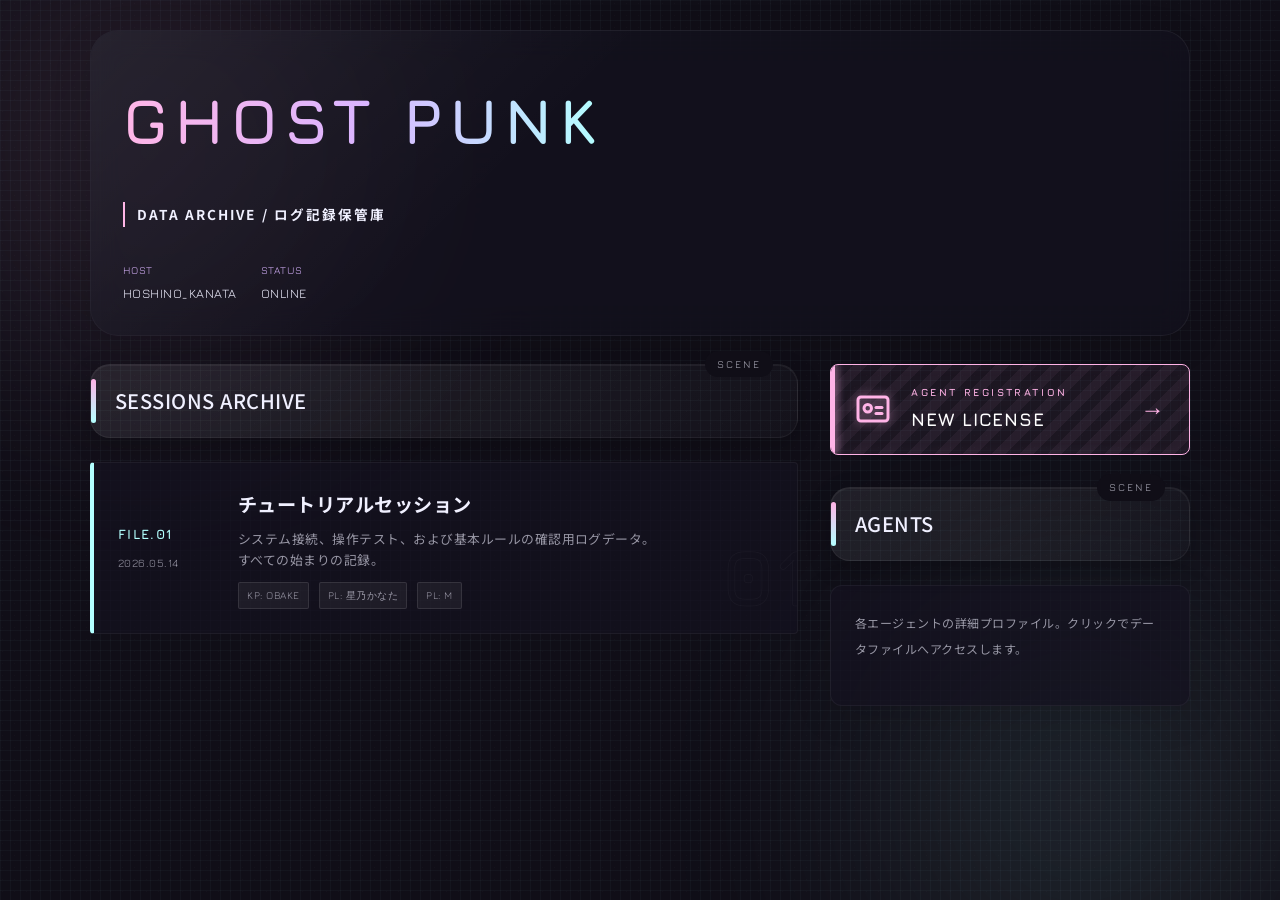
==== commit a5c1b7fe: "Add files via upload" ====
--- a/Ghost_Punk/index.html
+++ b/Ghost_Punk/index.html
@@ -364,14 +364,15 @@
           <a href="log/001_tutorial/index.html" class="archive-record reveal" style="--c: var(--neon-cyan);" data-bg-text="01">
             <div class="rec-meta">
               <span class="rec-id">FILE.01</span>
-              <span class="rec-date">2026.05.27</span>
+              <span class="rec-date">2026.05.14</span>
             </div>
             <div class="rec-body">
               <h3 class="rec-title">チュートリアルセッション</h3>
               <p class="rec-desc">システム接続、操作テスト、および基本ルールの確認用ログデータ。すべての始まりの記録。</p>
               <div class="rec-tags">
-                <span>KP: 星乃かなた</span>
-                <span>2 Players</span>
+                <span>KP: OBAKE</span>
+                <span>PL: 星乃かなた</span>
+                <span>PL: M</span>
               </div>
             </div>
             <div class="rec-action">READ LOG →</div>
--- a/Ghost_Punk/log/000_template/style.css
+++ b/Ghost_Punk/log/000_template/style.css
@@ -425,14 +425,14 @@
 /* メディア背景 */
 .modal__media { position: absolute; inset: 0; z-index: 1; overflow: hidden; background: #000; transition: background 0.3s; 
 /* ⬇️ ここから追記 */
-  background-image: url('../000_characters/okumono_sf14.png');
+  background-image: url('/Ghost_Punk/log/000_characters/okumono_sf14.webp');
   background-size: cover;
   background-position: center;
   /* ⬆️ ここまで追記 */
 }
 body.light-mode .modal__media { background: #fff; 
 /* ⬇️ ここから追記 */
-  background-image: url('../000_characters/okumono_sf24.png');
+  background-image: url('/Ghost_Punk/log/000_characters/okumono_sf24.webp');
   background-size: cover;
   background-position: center;
   /* ⬆️ ここまで追記 */
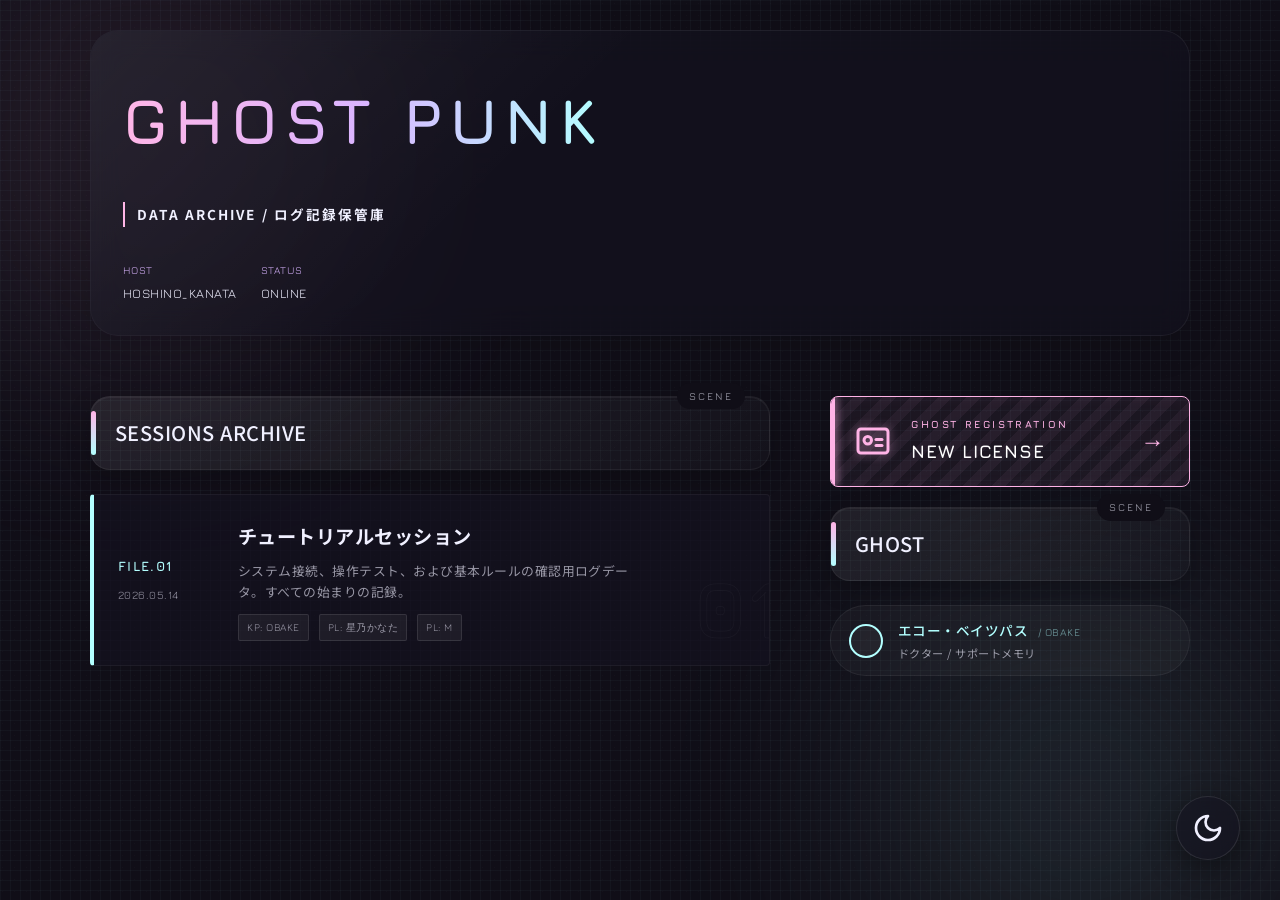
==== commit 3e541d1a: "Add files via upload" ====
--- a/Ghost_Punk/index.html
+++ b/Ghost_Punk/index.html
@@ -9,201 +9,14 @@
 
   <style>
     /* =========================================
-       アーカイブ画面専用スタイル
+       ライセンス発行バナー 専用スタイル
     ========================================= */
-    
-    /* style.css のログ用レイアウトをリセット */
-    .container {
-      display: block !important;
-      max-width: 1100px !important;
-      margin: 30px auto 80px auto !important;
-    }
-
-    /* 2カラムのレイアウト（デフォルト＝スマホ版：上から順に縦一列） */
-    .portal-menu-grid {
-      display: flex;
-      flex-direction: column;
-      gap: 32px;
-      margin-top: 28px;
-    }
-
-    /* スマホ版でのバナー下部の余白をリセット */
-    .license-banner {
-      margin-bottom: 0 !important;
-    }
-
-    /* PC版（画面幅900px以上）のレイアウト配置を定義 */
-    @media (min-width: 900px) {
-      .portal-menu-grid {
-        display: grid;
-        grid-template-columns: 1fr 360px;
-        /* grid-template-areas でパーツの配置を指定 */
-        grid-template-areas: 
-          "main banner"
-          "main sidebar";
-        gap: 32px;
-        align-items: start;
-      }
-      
-      .main-section {
-        grid-area: main;
-      }
-      
-      .license-banner {
-        grid-area: banner;
-      }
-      
-      .sidebar-section {
-        grid-area: sidebar;
-      }
-    }
-
-    /* --- 左側：アーカイブレコード（リスト） --- */
-    .archive-list {
-      display: flex;
-      flex-direction: column;
-      gap: 16px;
-    }
-
-    /* 各ログの行データ */
-    .archive-record {
-      display: grid;
-      grid-template-columns: 100px 1fr auto;
-      gap: 20px;
-      align-items: center;
-      background: rgba(20, 18, 32, 0.7);
-      border: 1px solid rgba(255, 255, 255, 0.05);
-      border-left: 4px solid var(--c, var(--neon-cyan));
-      padding: 24px;
-      text-decoration: none;
-      color: inherit;
-      transition: all 0.3s cubic-bezier(0.2, 0.8, 0.2, 1);
-      border-radius: 4px;
-      position: relative;
-      overflow: hidden;
-    }
-    
-    .archive-record:hover {
-      background: rgba(255, 255, 255, 0.05);
-      border-color: var(--c, var(--neon-cyan));
-      transform: translateX(6px);
-      box-shadow: 0 8px 30px rgba(0, 0, 0, 0.3);
-    }
-
-    /* 背景の透かし文字演出 */
-    .archive-record::after {
-      content: attr(data-bg-text);
-      position: absolute;
-      right: -10px;
-      bottom: -15px;
-      font-family: var(--font-en);
-      font-size: 80px;
-      font-weight: 900;
-      color: transparent;
-      -webkit-text-stroke: 1px rgba(255,255,255,0.03);
-      pointer-events: none;
-      transition: 0.3s;
-    }
-    .archive-record:hover::after {
-      -webkit-text-stroke: 1px rgba(255,255,255,0.08);
-      transform: scale(1.05);
-    }
-
-    .rec-meta {
-      display: flex;
-      flex-direction: column;
-      gap: 6px;
-      font-family: var(--font-en);
-    }
-    .rec-id {
-      font-size: 0.85rem;
-      font-weight: 800;
-      color: var(--c, var(--neon-cyan));
-      letter-spacing: 0.1em;
-    }
-    .rec-date {
-      font-size: 0.7rem;
-      color: var(--text-muted);
-    }
-
-    .rec-body {
-      display: flex;
-      flex-direction: column;
-      gap: 8px;
-      z-index: 2;
-    }
-    .rec-title {
-      font-family: var(--font-ja);
-      font-size: 1.2rem;
-      font-weight: 700;
-      margin: 0;
-      color: var(--text-main);
-    }
-    .rec-desc {
-      font-size: 0.8rem;
-      color: var(--text-muted);
-      margin: 0;
-      line-height: 1.6;
-    }
-
-    .rec-tags {
-      display: flex;
-      gap: 10px;
-      font-family: var(--font-en);
-      font-size: 0.65rem;
-      letter-spacing: 0.05em;
-      margin-top: 4px;
-    }
-    .rec-tags span {
-      background: rgba(255, 255, 255, 0.05);
-      border: 1px solid rgba(255, 255, 255, 0.1);
-      padding: 3px 8px;
-      border-radius: 2px;
-      color: var(--text-muted);
-    }
-
-    .rec-action {
-      font-family: var(--font-en);
-      font-size: 0.8rem;
-      font-weight: 700;
-      color: var(--c, var(--neon-cyan));
-      letter-spacing: 0.1em;
-      display: flex;
-      align-items: center;
-      gap: 8px;
-      opacity: 0;
-      transform: translateX(-10px);
-      transition: all 0.3s;
-      z-index: 2;
-    }
-    .archive-record:hover .rec-action {
-      opacity: 1;
-      transform: translateX(0);
-    }
-
-    /* --- 右側：サイドバー --- */
-    .sidebar-box {
-      background: rgba(20, 18, 32, 0.7);
-      border: 1px solid rgba(255, 255, 255, 0.05);
-      border-radius: 12px;
-      padding: 24px;
-      box-shadow: 0 10px 40px rgba(0, 0, 0, 0.1);
-    }
-    
-    .portal-link {
-      text-decoration: none;
-      display: block;
-      color: inherit;
-    }
-
-    /* --- 新規追加：ライセンス発行バナー --- */
     .license-banner {
       display: block;
       position: relative;
-      background: rgba(255, 179, 230, 0.05); /* neon-pinkをベースにした背景 */
+      background: rgba(255, 179, 230, 0.05);
       border: 1px solid var(--neon-pink);
       border-radius: 8px;
-      margin-bottom: 32px;
       overflow: hidden;
       text-decoration: none;
       color: var(--text-main);
@@ -216,112 +29,84 @@
       box-shadow: 0 10px 25px rgba(255, 179, 230, 0.2), inset 0 0 20px rgba(255, 179, 230, 0.1);
       border-color: #fff;
     }
-    
-    /* 左側のネオンライン */
     .license-banner::before {
-      content: '';
-      position: absolute;
-      left: 0; top: 0; bottom: 0;
-      width: 4px;
-      background: var(--neon-pink);
-      z-index: 3;
-      box-shadow: 0 0 10px var(--neon-pink);
-    }
-
-    /* 背景の斜めストライプ（警戒色風） */
+      content: ''; position: absolute; left: 0; top: 0; bottom: 0; width: 4px;
+      background: var(--neon-pink); z-index: 3; box-shadow: 0 0 10px var(--neon-pink);
+    }
     .banner-bg-stripe {
-      position: absolute;
-      inset: 0;
-      background: repeating-linear-gradient(
-        -45deg,
-        transparent,
-        transparent 10px,
-        rgba(255, 179, 230, 0.05) 10px,
-        rgba(255, 179, 230, 0.05) 20px
-      );
-      z-index: 1;
-      pointer-events: none;
-    }
-
-    .banner-inner {
-      display: flex;
-      align-items: center;
-      padding: 18px 24px;
-      position: relative;
-      z-index: 2;
-    }
-
-    /* シールド/IDアイコン */
-    .banner-icon {
-      color: var(--neon-pink);
-      width: 36px;
-      height: 36px;
-      margin-right: 20px;
-      flex-shrink: 0;
-      filter: drop-shadow(0 0 5px rgba(255, 179, 230, 0.5));
-    }
-    
-    .banner-text {
-      display: flex;
-      flex-direction: column;
-      flex-grow: 1;
-    }
-    .banner-sub {
-      font-family: var(--font-en);
-      font-size: 0.65rem;
-      letter-spacing: 0.25em;
-      color: var(--neon-pink);
-      font-weight: 800;
-      margin-bottom: 2px;
-    }
-    .banner-main {
-      font-family: var(--font-en);
-      font-size: 1.15rem;
-      font-weight: 800;
-      letter-spacing: 0.05em;
-      color: #fff;
-    }
-    .banner-arrow {
-      font-family: var(--font-en);
-      font-weight: 900;
-      color: var(--neon-pink);
-      font-size: 1.5rem;
-      transition: transform 0.3s;
-    }
-    .license-banner:hover .banner-arrow {
-      transform: translateX(6px);
-    }
-
-    /* スマホ対応の微調整 */
+      position: absolute; inset: 0;
+      background: repeating-linear-gradient(-45deg, transparent, transparent 10px, rgba(255, 179, 230, 0.05) 10px, rgba(255, 179, 230, 0.05) 20px);
+      z-index: 1; pointer-events: none;
+    }
+    .banner-inner { display: flex; align-items: center; padding: 18px 24px; position: relative; z-index: 2; }
+    .banner-icon { color: var(--neon-pink); width: 36px; height: 36px; margin-right: 20px; flex-shrink: 0; filter: drop-shadow(0 0 5px rgba(255, 179, 230, 0.5)); }
+    .banner-text { display: flex; flex-direction: column; flex-grow: 1; }
+    .banner-sub { font-family: var(--font-en); font-size: 0.65rem; letter-spacing: 0.25em; color: var(--neon-pink); font-weight: 800; margin-bottom: 2px; }
+    .banner-main { font-family: var(--font-en); font-size: 1.15rem; font-weight: 800; letter-spacing: 0.05em; color: #fff; }
+    .banner-arrow { font-family: var(--font-en); font-weight: 900; color: var(--neon-pink); font-size: 1.5rem; transition: transform 0.3s; }
+    .license-banner:hover .banner-arrow { transform: translateX(6px); }
+
+    /* ライセンスバナーのライトモード設定 */
+    body.light-mode .license-banner { background: rgba(255, 51, 153, 0.03); box-shadow: none; }
+    body.light-mode .license-banner:hover { background: rgba(255, 51, 153, 0.08); border-color: var(--neon-pink); }
+    body.light-mode .banner-bg-stripe { background: repeating-linear-gradient(-45deg, transparent, transparent 10px, rgba(255, 51, 153, 0.04) 10px, rgba(255, 51, 153, 0.04) 20px); }
+    body.light-mode .banner-main { color: var(--text-main); }
+    body.light-mode .license-banner:hover .banner-main { color: var(--neon-pink); }
+
     @media (max-width: 600px) {
-      .archive-record {
-        grid-template-columns: 1fr;
-        gap: 16px;
-        padding: 20px;
-      }
-      .rec-meta {
-        flex-direction: row;
-        align-items: center;
-        justify-content: space-between;
-        border-bottom: 1px dashed rgba(255, 255, 255, 0.1);
-        padding-bottom: 8px;
-      }
-      .rec-action { display: none; }
-      
       .banner-inner { padding: 16px; }
       .banner-icon { width: 28px; height: 28px; margin-right: 14px; }
       .banner-main { font-size: 1rem; }
     }
+
+    /* ▼ レイアウト崩れ＆隙間調整の完全修正 ▼ */
+    @media (min-width: 900px) {
+      .container.portal {
+        grid-template-areas:
+          "header header"
+          "main rightcol" !important;
+      }
+      .right-column {
+        grid-area: rightcol;
+        display: flex;
+        flex-direction: column;
+        gap: 20px; /* ★ バナーとキャラクター一覧の隙間をここで調整します */
+      }
+      /* style.cssに記述されている古い指定をリセットして崩れを防ぐ */
+      .container.portal .license-banner,
+      .container.portal .sidebar {
+        grid-area: auto !important;
+      }
+    }
+    @media (max-width: 899px) {
+      .right-column {
+        display: flex;
+        flex-direction: column;
+        gap: 32px;
+        order: 2;
+      }
+      .container.portal .main { order: 3; }
+    }
   </style>
 </head>
 <body>
+
+  <button id="theme-toggle" class="theme-toggle" aria-label="テーマ切替">
+    <svg class="icon-sun" xmlns="http://www.w3.org/2000/svg" viewBox="0 0 24 24" fill="none" stroke="currentColor" stroke-width="2" stroke-linecap="round" stroke-linejoin="round">
+      <circle cx="12" cy="12" r="4" />
+      <path d="M12 2v2" /><path d="m19.07 4.93-1.41 1.41" /><path d="M20 12h2" /><path d="m17.66 17.66 1.41 1.41" /><path d="M12 20v2" /><path d="m6.34 17.66-1.41 1.41" /><path d="M2 12h2" /><path d="m4.93 4.93 1.41 1.41" />
+    </svg>
+    <svg class="icon-moon" xmlns="http://www.w3.org/2000/svg" viewBox="0 0 24 24" fill="none" stroke="currentColor" stroke-width="2" stroke-linecap="round" stroke-linejoin="round">
+      <path d="M12 3a6 6 0 0 0 9 9 9 9 0 1 1-9-9Z" />
+    </svg>
+  </button>
 
   <div class="bg-glow bg-glow-1"></div>
   <div class="bg-glow bg-glow-2"></div>
   <div class="bg-noise"></div>
   <div class="grid-bg"></div>
 
-  <div class="container">
+  <div class="container portal">
     
     <header class="header">
       <div class="header-top">
@@ -336,7 +121,29 @@
       </div>
     </header>
 
-    <div class="portal-menu-grid">
+    <main class="main">
+      <h2 class="scene-title" style="margin-bottom: 24px;">SESSIONS ARCHIVE</h2>
+      <div class="archive-list">
+        <a href="log/001_tutorial/index.html" class="archive-record reveal" style="--c: var(--neon-cyan);" data-bg-text="01">
+          <div class="rec-meta">
+            <span class="rec-id">FILE.01</span>
+            <span class="rec-date">2026.05.14</span>
+          </div>
+          <div class="rec-body">
+            <h3 class="rec-title">チュートリアルセッション</h3>
+            <p class="rec-desc">システム接続、操作テスト、および基本ルールの確認用ログデータ。すべての始まりの記録。</p>
+            <div class="rec-tags">
+              <span>KP: OBAKE</span>
+              <span>PL: 星乃かなた</span>
+              <span>PL: M</span>
+            </div>
+          </div>
+          <div class="rec-action">READ LOG →</div>
+        </a>
+      </div>
+    </main>
+
+    <div class="right-column">
       
       <a href="charactersheets/index.html" class="license-banner reveal">
         <div class="banner-bg-stripe"></div>
@@ -350,73 +157,31 @@
             </svg>
           </div>
           <div class="banner-text">
-            <span class="banner-sub">AGENT REGISTRATION</span>
+            <span class="banner-sub">GHOST REGISTRATION</span>
             <span class="banner-main">NEW LICENSE</span>
           </div>
           <div class="banner-arrow">→</div>
         </div>
       </a>
-      
-      <section class="main-section">
-        <h2 class="scene-title" style="margin-bottom: 24px;">SESSIONS ARCHIVE</h2>
-        <div class="archive-list">
+
+      <aside class="sidebar">
+        <h2 class="scene-title" style="margin-bottom: 24px;">GHOST</h2>
+        <div class="char-list">
           
-          <a href="log/001_tutorial/index.html" class="archive-record reveal" style="--c: var(--neon-cyan);" data-bg-text="01">
-            <div class="rec-meta">
-              <span class="rec-id">FILE.01</span>
-              <span class="rec-date">2026.05.14</span>
-            </div>
-            <div class="rec-body">
-              <h3 class="rec-title">チュートリアルセッション</h3>
-              <p class="rec-desc">システム接続、操作テスト、および基本ルールの確認用ログデータ。すべての始まりの記録。</p>
-              <div class="rec-tags">
-                <span>KP: OBAKE</span>
-                <span>PL: 星乃かなた</span>
-                <span>PL: M</span>
+          <div class="reveal">
+            <div class="char-item cyan" style="margin-bottom: 12px; cursor: pointer;" data-modal-url="log/000_characters/character_obake_Echo.html">
+              <div class="char-icon" style="background-image: var(--icon-cyan);"></div>
+              <div class="char-info">
+                <div class="char-name">エコー・ベイツパス <span class="char-pl">/ OBAKE</span></div>
+                <div class="char-desc">ドクター / サポートメモリ</div>
               </div>
             </div>
-            <div class="rec-action">READ LOG →</div>
-          </a>
-
-          </div>
-      </section>
-
-      <aside class="sidebar-section">
-        <h2 class="scene-title" style="margin-bottom: 24px;">AGENTS</h2>
-        <div class="sidebar-box">
-          <p class="text" style="font-size: 0.75rem; margin-bottom: 20px;">
-            各エージェントの詳細プロファイル。クリックでデータファイルへアクセスします。
-          </p>
-          <div class="char-list">
-
-            <!--
-            <a href="log/000_characters/character_echo.html" class="portal-link">
-              <div class="char-item cyan" style="margin-bottom: 12px; cursor: pointer;">
-                <div class="char-icon" style="background-image: var(--icon-cyan);"></div>
-                <div class="char-info">
-                  <div class="char-name">エコー・ベイツパス <span class="char-pl">/ PL: お名前</span></div>
-                  <div class="char-desc">ドクター / サポートメモリ</div>
-                </div>
-              </div>
-            </a>
-
-            <a href="#" class="portal-link">
-              <div class="char-item pink" style="margin-bottom: 12px; cursor: pointer;">
-                <div class="char-icon" style="background-image: var(--icon-pink);"></div>
-                <div class="char-info">
-                  <div class="char-name">ピンク <span class="char-pl">/ PL: お名前</span></div>
-                  <div class="char-desc">レンジャー / アタックメモリ</div>
-                </div>
-              </div>
-            </a>
-            -->
-
-          </div>
+          </div>
+          
         </div>
       </aside>
 
     </div>
-
   </div>
 
   <script>
@@ -431,5 +196,23 @@
       document.querySelectorAll('.reveal').forEach(el => observer.observe(el));
     });
   </script>
+
+  <div id="modal-overlay" class="modal-overlay" aria-hidden="true" style="display: none;">
+    <div class="modal-container">
+      <button id="modal-close" class="modal-close" aria-label="閉じる">
+        <svg xmlns="http://www.w3.org/2000/svg" width="24" height="24" viewBox="0 0 24 24" fill="none" stroke="currentColor" stroke-width="2" stroke-linecap="round" stroke-linejoin="round"><line x1="18" y1="6" x2="6" y2="18"></line><line x1="6" y1="6" x2="18" y2="18"></line></svg>
+      </button>
+      <div id="modal-image-wrapper" class="modal-content">
+        <img id="modal-image" src="" alt="拡大画像">
+      </div>
+    </div>
+  </div>
+
+  <div class="modal" id="modal" aria-hidden="true">
+    <div class="modal__backdrop js-close" id="modal-backdrop-html"></div>
+    <div id="modal-html-wrapper"></div>
+  </div>
+
+  <script src="log/000_template/script.js"></script>
 </body>
 </html>
--- a/Ghost_Punk/log/000_template/style.css
+++ b/Ghost_Punk/log/000_template/style.css
@@ -425,14 +425,14 @@
 /* メディア背景 */
 .modal__media { position: absolute; inset: 0; z-index: 1; overflow: hidden; background: #000; transition: background 0.3s; 
 /* ⬇️ ここから追記 */
-  background-image: url('/Ghost_Punk/log/000_characters/okumono_sf14.webp');
+  background-image: url('../000_characters/okumono_sf14.webp');
   background-size: cover;
   background-position: center;
   /* ⬆️ ここまで追記 */
 }
 body.light-mode .modal__media { background: #fff; 
 /* ⬇️ ここから追記 */
-  background-image: url('/Ghost_Punk/log/000_characters/okumono_sf24.webp');
+  background-image: url('../000_characters/okumono_sf24.webp');
   background-size: cover;
   background-position: center;
   /* ⬆️ ここまで追記 */
@@ -761,4 +761,80 @@
   .s-date { grid-column: 1 / 2; grid-row: 1 / 2; font-size: 0.75rem; min-width: auto; }
   .s-kp { grid-column: 2 / 3; grid-row: 1 / 2; font-size: 0.7rem; justify-self: end; }
   .s-name { grid-column: 1 / 3; grid-row: 2 / 3; font-size: 0.95rem; text-align: left; margin: 0; white-space: normal; max-width: 100%; }
+}
+
+/* =========================================
+   アーカイブ画面 (Portal) 用スタイル
+========================================= */
+/* ポータル画面全体のレイアウト調整（ログ画面の機能を流用） */
+.container.portal {
+  max-width: 1100px; /* ログ画面より少し幅を絞って見やすく */
+}
+@media (max-width: 899px) {
+  /* スマホ版：バナーをシナリオ一覧の上に配置 */
+  .container.portal .header { order: 1; }
+  .container.portal .license-banner { order: 2; margin-bottom: 0; }
+  .container.portal .main { order: 3; }
+  .container.portal .sidebar { order: 4; }
+}
+@media (min-width: 900px) {
+  /* PC版：右カラムの幅を360pxにし、バナーをサイドバーの上に配置 */
+  .container.portal {
+    grid-template-columns: 1fr 360px;
+    grid-template-areas: 
+      "header header"
+      "main banner"
+      "main sidebar";
+  }
+  .container.portal .license-banner {
+    grid-area: banner;
+  }
+}
+
+/* --- セッションアーカイブ レコード --- */
+.archive-list { display: flex; flex-direction: column; gap: 16px; }
+.archive-record {
+  display: grid; grid-template-columns: 100px 1fr auto; gap: 20px; align-items: center;
+  background: rgba(20, 18, 32, 0.7); border: 1px solid rgba(255, 255, 255, 0.05);
+  border-left: 4px solid var(--c, var(--neon-cyan)); padding: 24px;
+  text-decoration: none; color: inherit; transition: all 0.3s cubic-bezier(0.2, 0.8, 0.2, 1);
+  border-radius: 4px; position: relative; overflow: hidden;
+}
+.archive-record:hover {
+  background: rgba(255, 255, 255, 0.05); border-color: var(--c, var(--neon-cyan));
+  transform: translateX(6px); box-shadow: 0 8px 30px rgba(0, 0, 0, 0.3);
+}
+.archive-record::after {
+  content: attr(data-bg-text); position: absolute; right: -10px; bottom: -15px;
+  font-family: var(--font-en); font-size: 80px; font-weight: 900; color: transparent;
+  -webkit-text-stroke: 1px rgba(255,255,255,0.03); pointer-events: none; transition: 0.3s;
+}
+.archive-record:hover::after { -webkit-text-stroke: 1px rgba(255,255,255,0.08); transform: scale(1.05); }
+
+.rec-meta { display: flex; flex-direction: column; gap: 6px; font-family: var(--font-en); }
+.rec-id { font-size: 0.85rem; font-weight: 800; color: var(--c, var(--neon-cyan)); letter-spacing: 0.1em; }
+.rec-date { font-size: 0.7rem; color: var(--text-muted); }
+
+.rec-body { display: flex; flex-direction: column; gap: 8px; z-index: 2; }
+.rec-title { font-family: var(--font-ja); font-size: 1.2rem; font-weight: 700; margin: 0; color: var(--text-main); }
+.rec-desc { font-size: 0.8rem; color: var(--text-muted); margin: 0; line-height: 1.6; }
+
+.rec-tags { display: flex; gap: 10px; font-family: var(--font-en); font-size: 0.65rem; letter-spacing: 0.05em; margin-top: 4px; }
+.rec-tags span { background: rgba(255, 255, 255, 0.05); border: 1px solid rgba(255, 255, 255, 0.1); padding: 3px 8px; border-radius: 2px; color: var(--text-muted); }
+
+.rec-action { font-family: var(--font-en); font-size: 0.8rem; font-weight: 700; color: var(--c, var(--neon-cyan)); letter-spacing: 0.1em; display: flex; align-items: center; gap: 8px; opacity: 0; transform: translateX(-10px); transition: all 0.3s; z-index: 2; }
+.archive-record:hover .rec-action { opacity: 1; transform: translateX(0); }
+
+/* ▼ ライトモード専用設定（白背景で文字が読めるように反転） ▼ */
+body.light-mode .archive-record { background: rgba(255, 255, 255, 0.7); border-color: rgba(0, 0, 0, 0.05); }
+body.light-mode .archive-record:hover { background: rgba(255, 255, 255, 1); box-shadow: 0 8px 30px rgba(120, 140, 180, 0.15); border-color: var(--c, var(--neon-cyan)); }
+body.light-mode .archive-record::after { -webkit-text-stroke: 1px rgba(0, 0, 0, 0.04); }
+body.light-mode .archive-record:hover::after { -webkit-text-stroke: 1px rgba(0, 0, 0, 0.1); }
+body.light-mode .rec-tags span { background: rgba(0, 0, 0, 0.03); border-color: rgba(0, 0, 0, 0.05); color: var(--text-muted); }
+
+@media (max-width: 600px) {
+  .archive-record { grid-template-columns: 1fr; gap: 16px; padding: 20px; }
+  .rec-meta { flex-direction: row; align-items: center; justify-content: space-between; border-bottom: 1px dashed rgba(255,255,255,0.1); padding-bottom: 8px; }
+  body.light-mode .rec-meta { border-bottom-color: rgba(0,0,0,0.1); }
+  .rec-action { display: none; }
 }
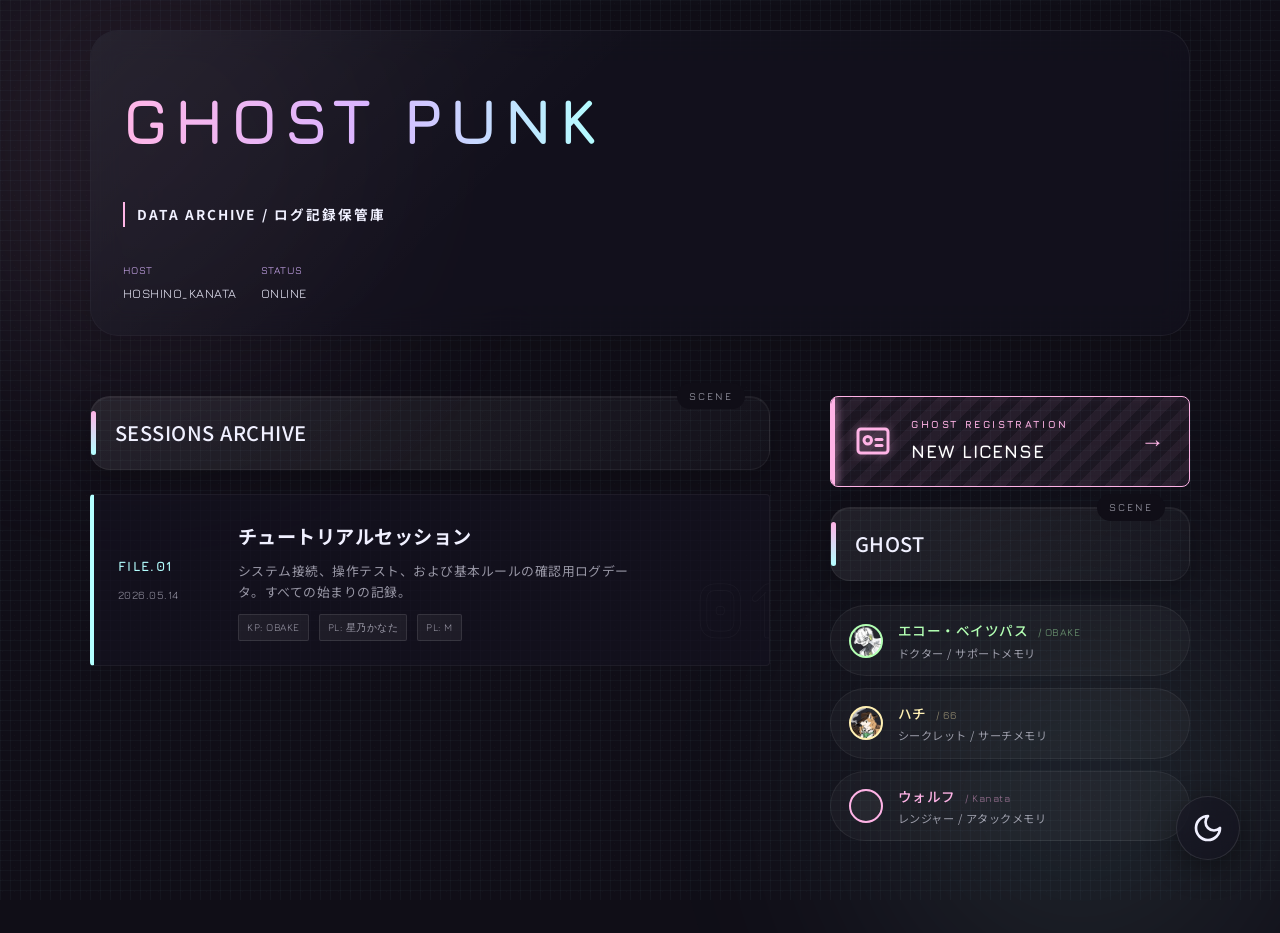
==== commit eff0f60f: "Add files via upload" ====
--- a/Ghost_Punk/index.html
+++ b/Ghost_Punk/index.html
@@ -169,11 +169,31 @@
         <div class="char-list">
           
           <div class="reveal">
-            <div class="char-item cyan" style="margin-bottom: 12px; cursor: pointer;" data-modal-url="log/000_characters/character_obake_Echo.html">
-              <div class="char-icon" style="background-image: var(--icon-cyan);"></div>
+            <div class="char-item green" style="margin-bottom: 12px; cursor: pointer;" data-modal-url="log/000_characters/character_obake_Echo.html">
+              <div class="char-icon" style="background-image: url('log/000_characters/bg_Echo_Batespus.webp');"></div>
               <div class="char-info">
                 <div class="char-name">エコー・ベイツパス <span class="char-pl">/ OBAKE</span></div>
                 <div class="char-desc">ドクター / サポートメモリ</div>
+              </div>
+            </div>
+          </div>
+
+          <div class="reveal">
+            <div class="char-item yellow" style="margin-bottom: 12px; cursor: pointer;" data-modal-url="log/000_characters/character_66_Hachi.html">
+              <div class="char-icon" style="background-image: url('log/000_characters/bg_Hachi.webp');"></div>
+              <div class="char-info">
+                <div class="char-name">ハチ <span class="char-pl">/ 66</span></div>
+                <div class="char-desc">シークレット / サーチメモリ</div>
+              </div>
+            </div>
+          </div>
+
+          <div class="reveal">
+            <div class="char-item pink" style="margin-bottom: 12px; cursor: pointer;" data-modal-url="log/000_characters/character_kanata_Wolf.html">
+              <div class="char-icon" style="background-image: url('log/000_characters/Wolf_icon.jpg');"></div>
+              <div class="char-info">
+                <div class="char-name">ウォルフ <span class="char-pl">/ Kanata</span></div>
+                <div class="char-desc">レンジャー / アタックメモリ</div>
               </div>
             </div>
           </div>
--- a/Ghost_Punk/log/000_template/style.css
+++ b/Ghost_Punk/log/000_template/style.css
@@ -543,11 +543,24 @@
 .text-neon-pink { color: var(--neon-pink); text-shadow: 0 0 8px rgba(255, 179, 230, 0.5); }
 .text-neon-purple { color: var(--neon-purple); text-shadow: 0 0 8px rgba(217, 179, 255, 0.5); }
 .text-neon-yellow { color: var(--neon-yellow); text-shadow: 0 0 8px rgba(255, 240, 179, 0.5); }
+
+/* 全8色分のステッカー・バッジ用背景色を定義 */
+.neon-bg-red { background: var(--neon-red); color: #000; box-shadow: 0 0 10px rgba(255, 179, 179, 0.4); }
+.neon-bg-orange { background: var(--neon-orange); color: #000; box-shadow: 0 0 10px rgba(255, 217, 179, 0.4); }
+.neon-bg-yellow { background: var(--neon-yellow); color: #000; box-shadow: 0 0 10px rgba(255, 240, 179, 0.4); }
+.neon-bg-green { background: var(--neon-green); color: #000; box-shadow: 0 0 10px rgba(179, 255, 179, 0.4); }
+.neon-bg-cyan { background: var(--neon-cyan); color: #000; box-shadow: 0 0 10px rgba(179, 255, 255, 0.4); }
+.neon-bg-blue { background: var(--neon-blue); color: #000; box-shadow: 0 0 10px rgba(179, 179, 255, 0.4); }
+.neon-bg-purple { background: var(--neon-purple); color: #000; box-shadow: 0 0 10px rgba(217, 179, 255, 0.4); }
 .neon-bg-pink { background: var(--neon-pink); color: #000; box-shadow: 0 0 10px rgba(255, 179, 230, 0.4); }
-.neon-bg-cyan { background: var(--neon-cyan); color: #000; box-shadow: 0 0 10px rgba(179, 255, 255, 0.4); }
-
-.acid-sticker { position: absolute; z-index: 10; display: grid; place-items: center; font-family: var(--font-en); font-weight: 800; border: 1px solid #000; }
-.acid-sticker.neon-bg-pink { top: -15px; right: 20px; width: 44px; height: 44px; border-radius: 50%; font-size: 24px; transform: rotate(15deg); }
+
+/* ステッカーの共通レイアウト（色に依存せず、常に右上に丸く配置されるように修正） */
+.acid-sticker { 
+  position: absolute; z-index: 10; display: grid; place-items: center; 
+  font-family: var(--font-en); font-weight: 800; border: 1px solid #000; 
+  top: -15px; right: 20px; width: 44px; height: 44px; border-radius: 50%; 
+  font-size: 24px; transform: rotate(15deg); 
+}
 
 .acid-crosshair { position: absolute; width: 16px; height: 16px; z-index: 5; pointer-events: none; }
 .acid-crosshair::before, .acid-crosshair::after { content: ''; position: absolute; background: var(--neon-cyan); }
@@ -837,4 +850,15 @@
   .rec-meta { flex-direction: row; align-items: center; justify-content: space-between; border-bottom: 1px dashed rgba(255,255,255,0.1); padding-bottom: 8px; }
   body.light-mode .rec-meta { border-bottom-color: rgba(0,0,0,0.1); }
   .rec-action { display: none; }
+}
+
+/* ▼ モーダル内のアコーディオンはスマホでも操作可能にし、「▼」を表示する特例ルール ▼ */
+@media (max-width: 899px) {
+  .modal__shell .accordion summary {
+    pointer-events: auto !important;
+    cursor: pointer !important;
+  }
+  .modal__shell .sidebar-title::after {
+    display: block !important;
+  }
 }
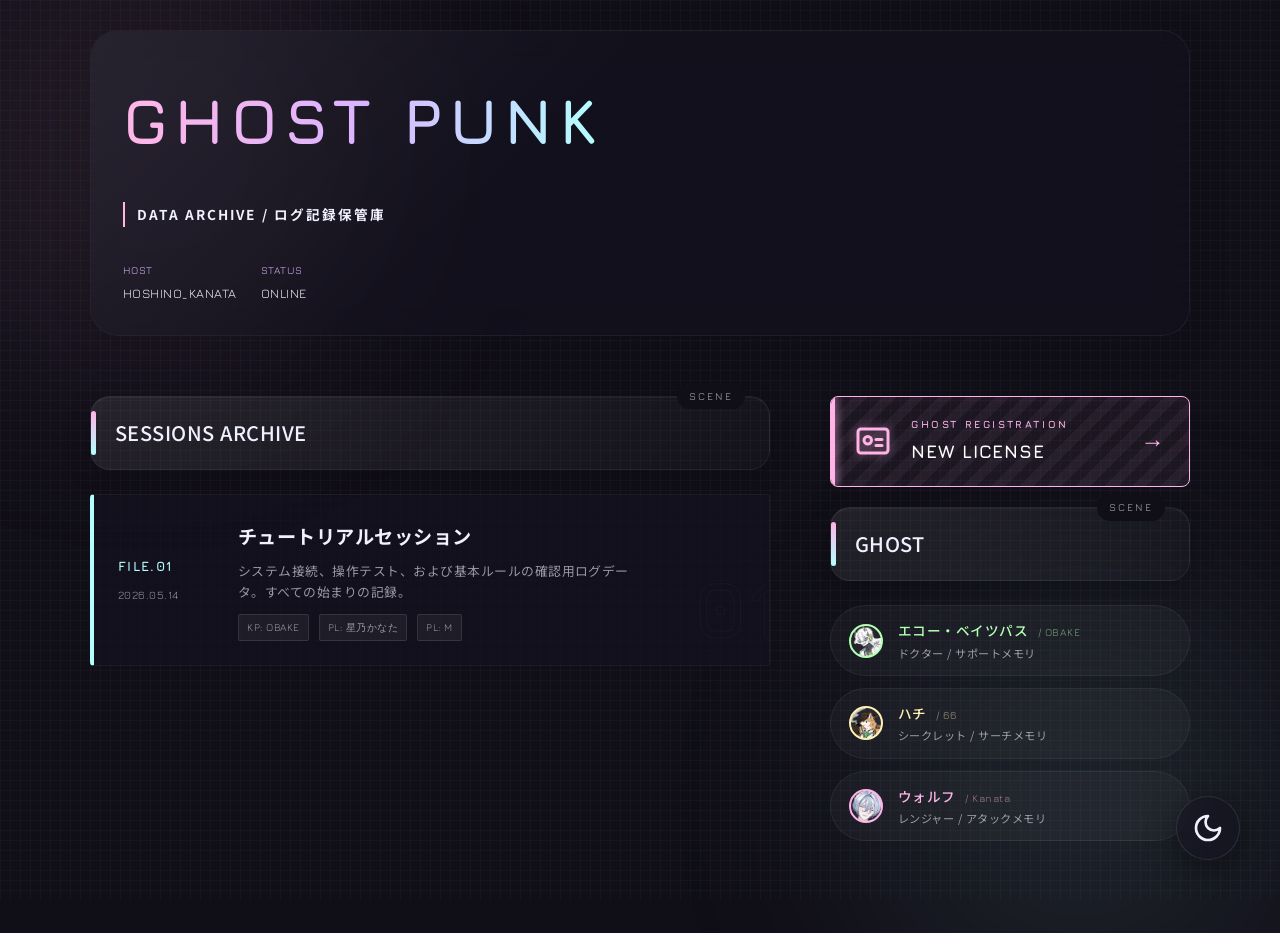
==== commit 9bcb3547: "ウォルフのアイコン追加" ====
--- a/Ghost_Punk/index.html
+++ b/Ghost_Punk/index.html
@@ -190,7 +190,7 @@
 
           <div class="reveal">
             <div class="char-item pink" style="margin-bottom: 12px; cursor: pointer;" data-modal-url="log/000_characters/character_kanata_Wolf.html">
-              <div class="char-icon" style="background-image: url('log/000_characters/Wolf_icon.jpg');"></div>
+              <div class="char-icon" style="background-image: url('log/000_characters/bg_Wolf_icon.webp');"></div>
               <div class="char-info">
                 <div class="char-name">ウォルフ <span class="char-pl">/ Kanata</span></div>
                 <div class="char-desc">レンジャー / アタックメモリ</div>
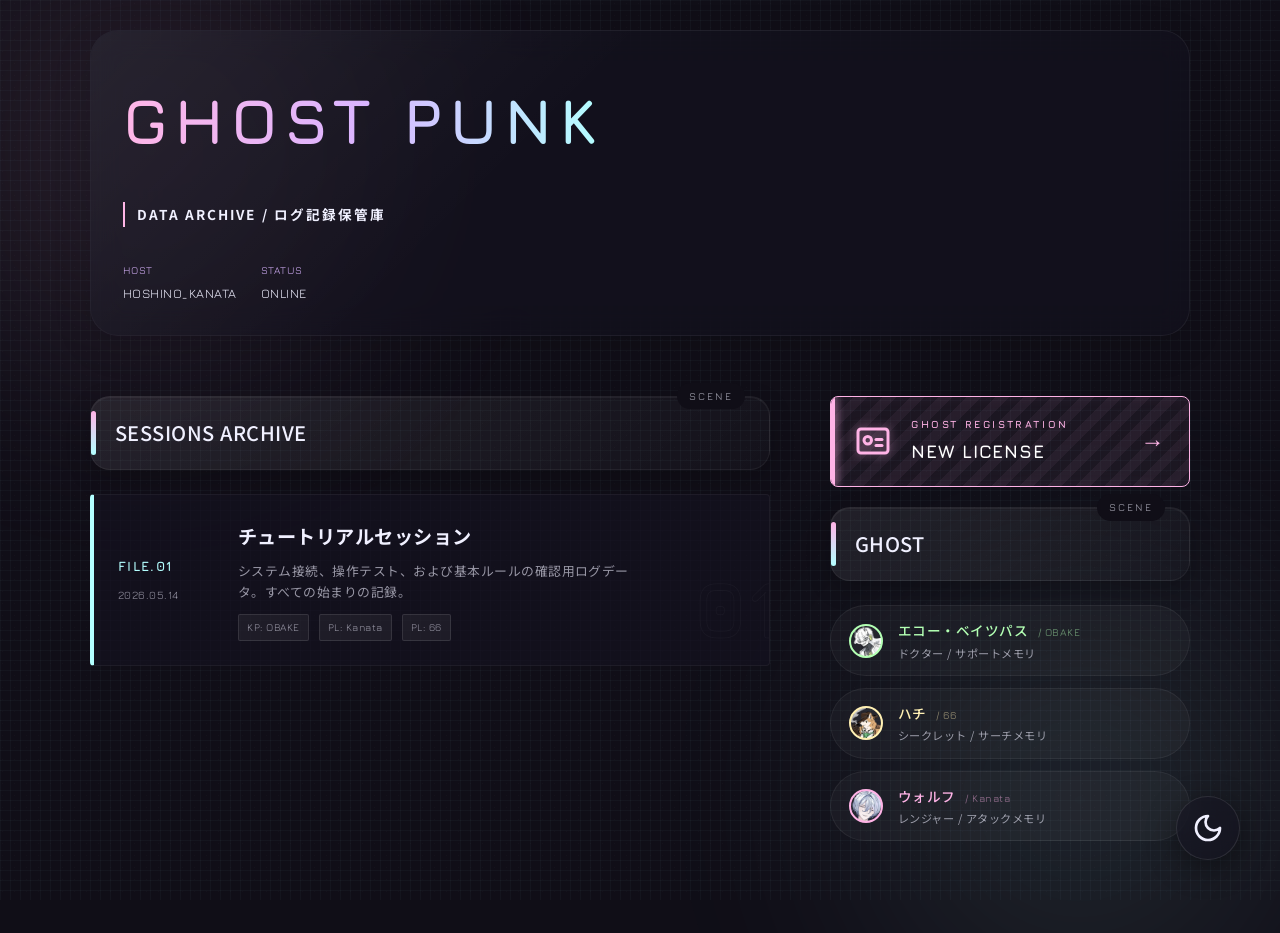
==== commit 424d43b3: "Add files via upload" ====
--- a/Ghost_Punk/index.html
+++ b/Ghost_Punk/index.html
@@ -134,8 +134,8 @@
             <p class="rec-desc">システム接続、操作テスト、および基本ルールの確認用ログデータ。すべての始まりの記録。</p>
             <div class="rec-tags">
               <span>KP: OBAKE</span>
-              <span>PL: 星乃かなた</span>
-              <span>PL: M</span>
+              <span>PL: Kanata</span>
+              <span>PL: 66</span>
             </div>
           </div>
           <div class="rec-action">READ LOG →</div>
